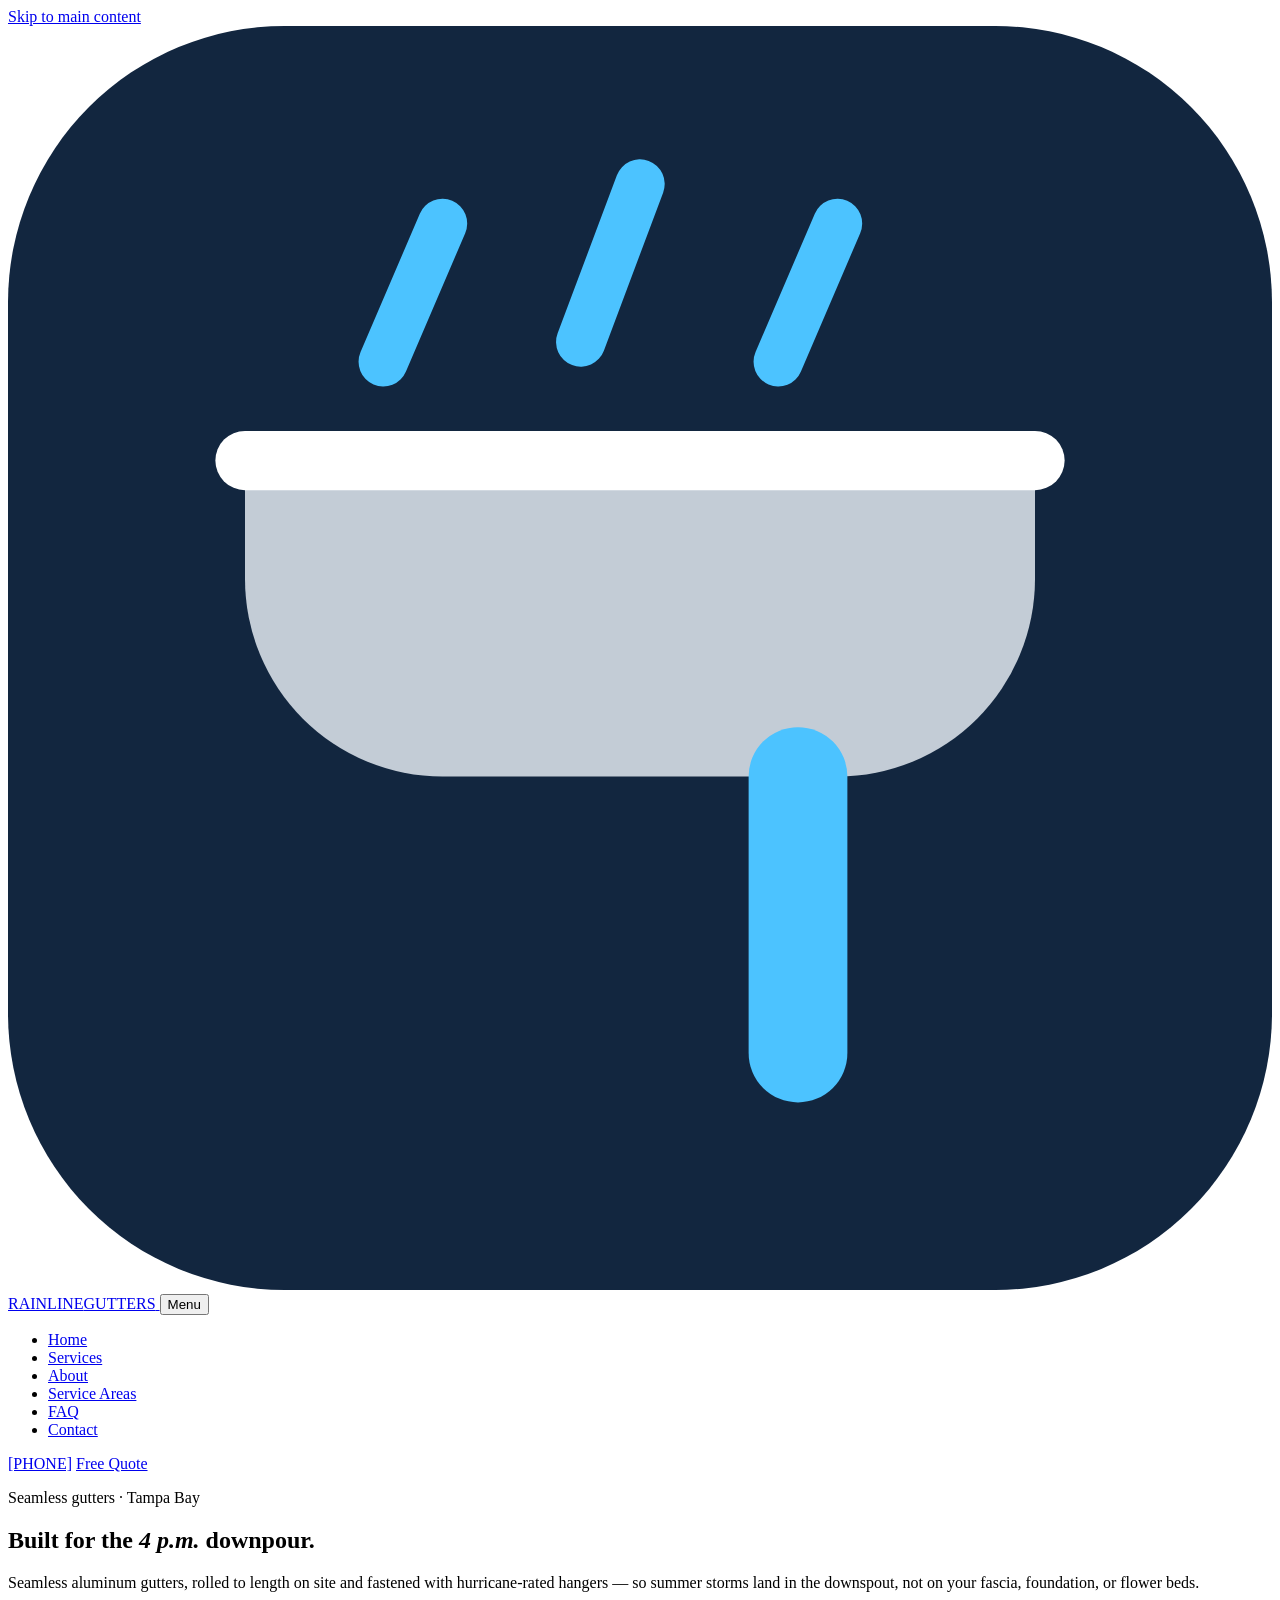
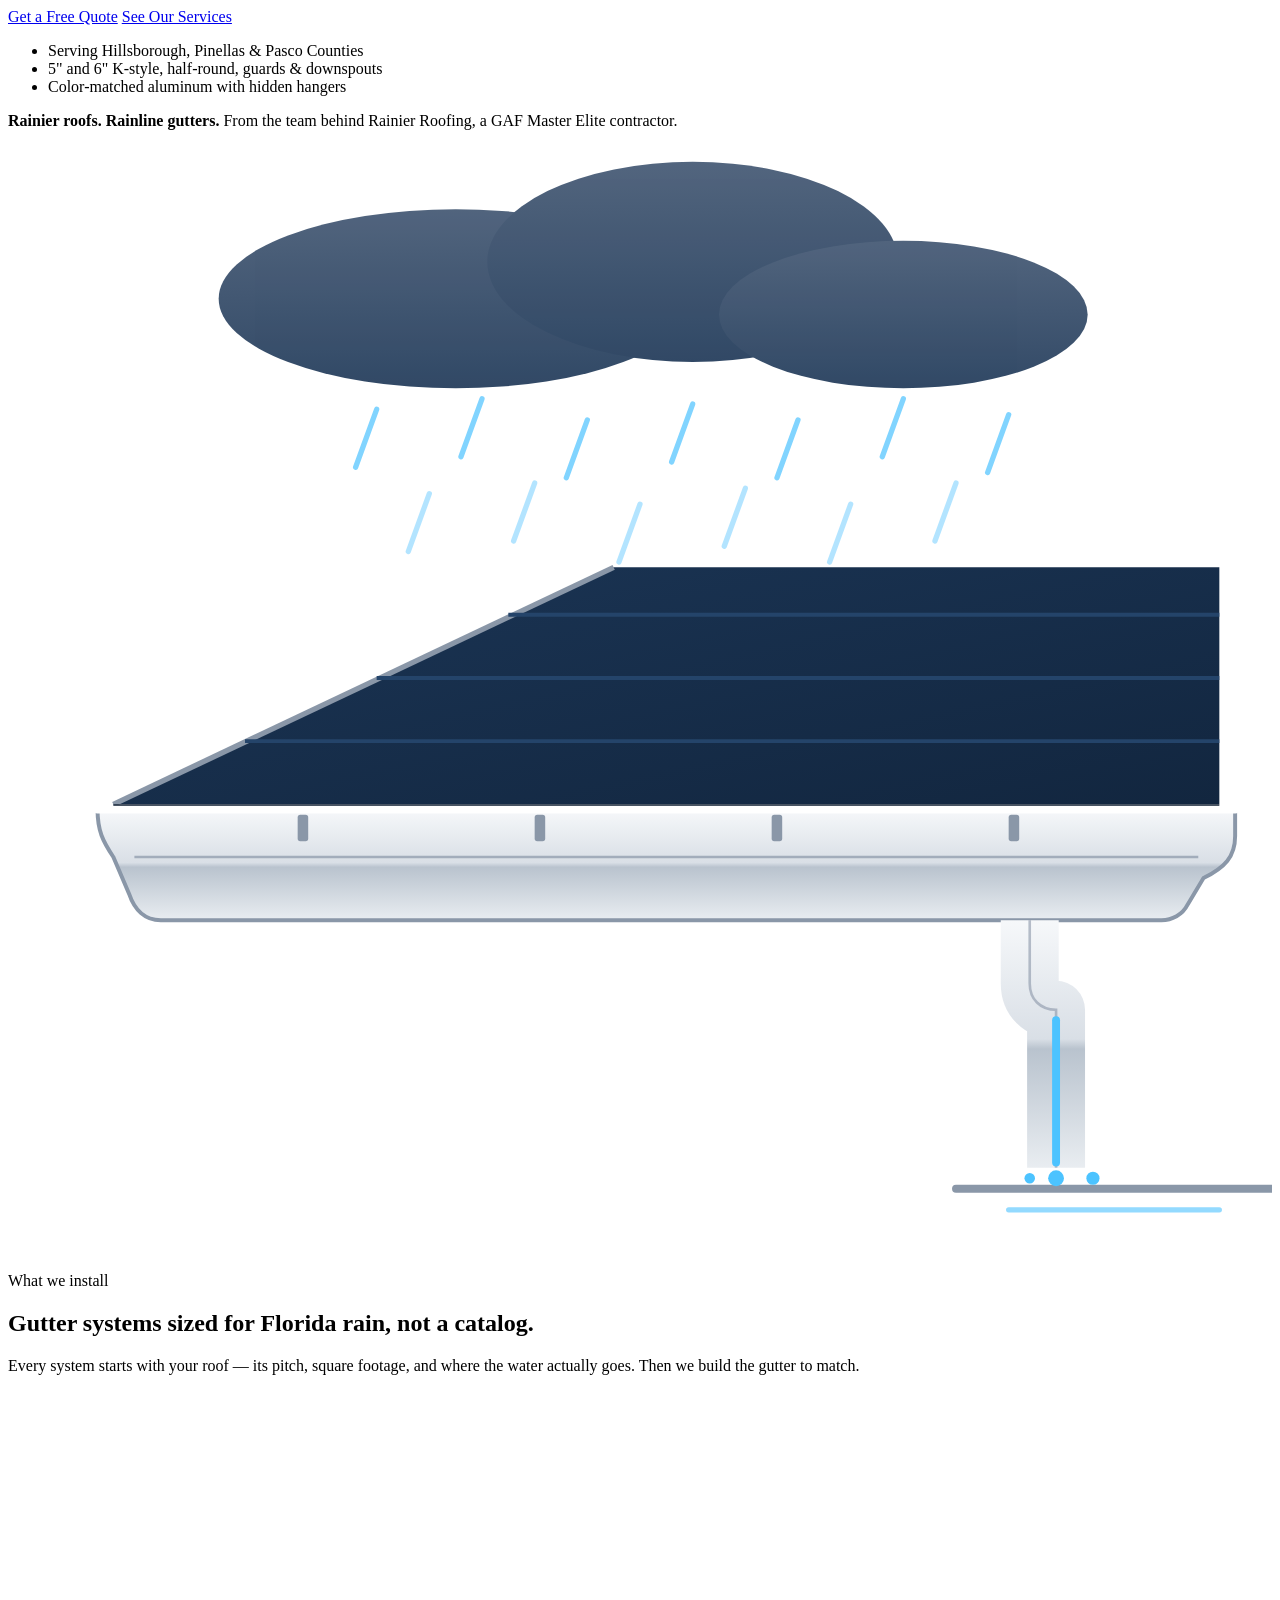
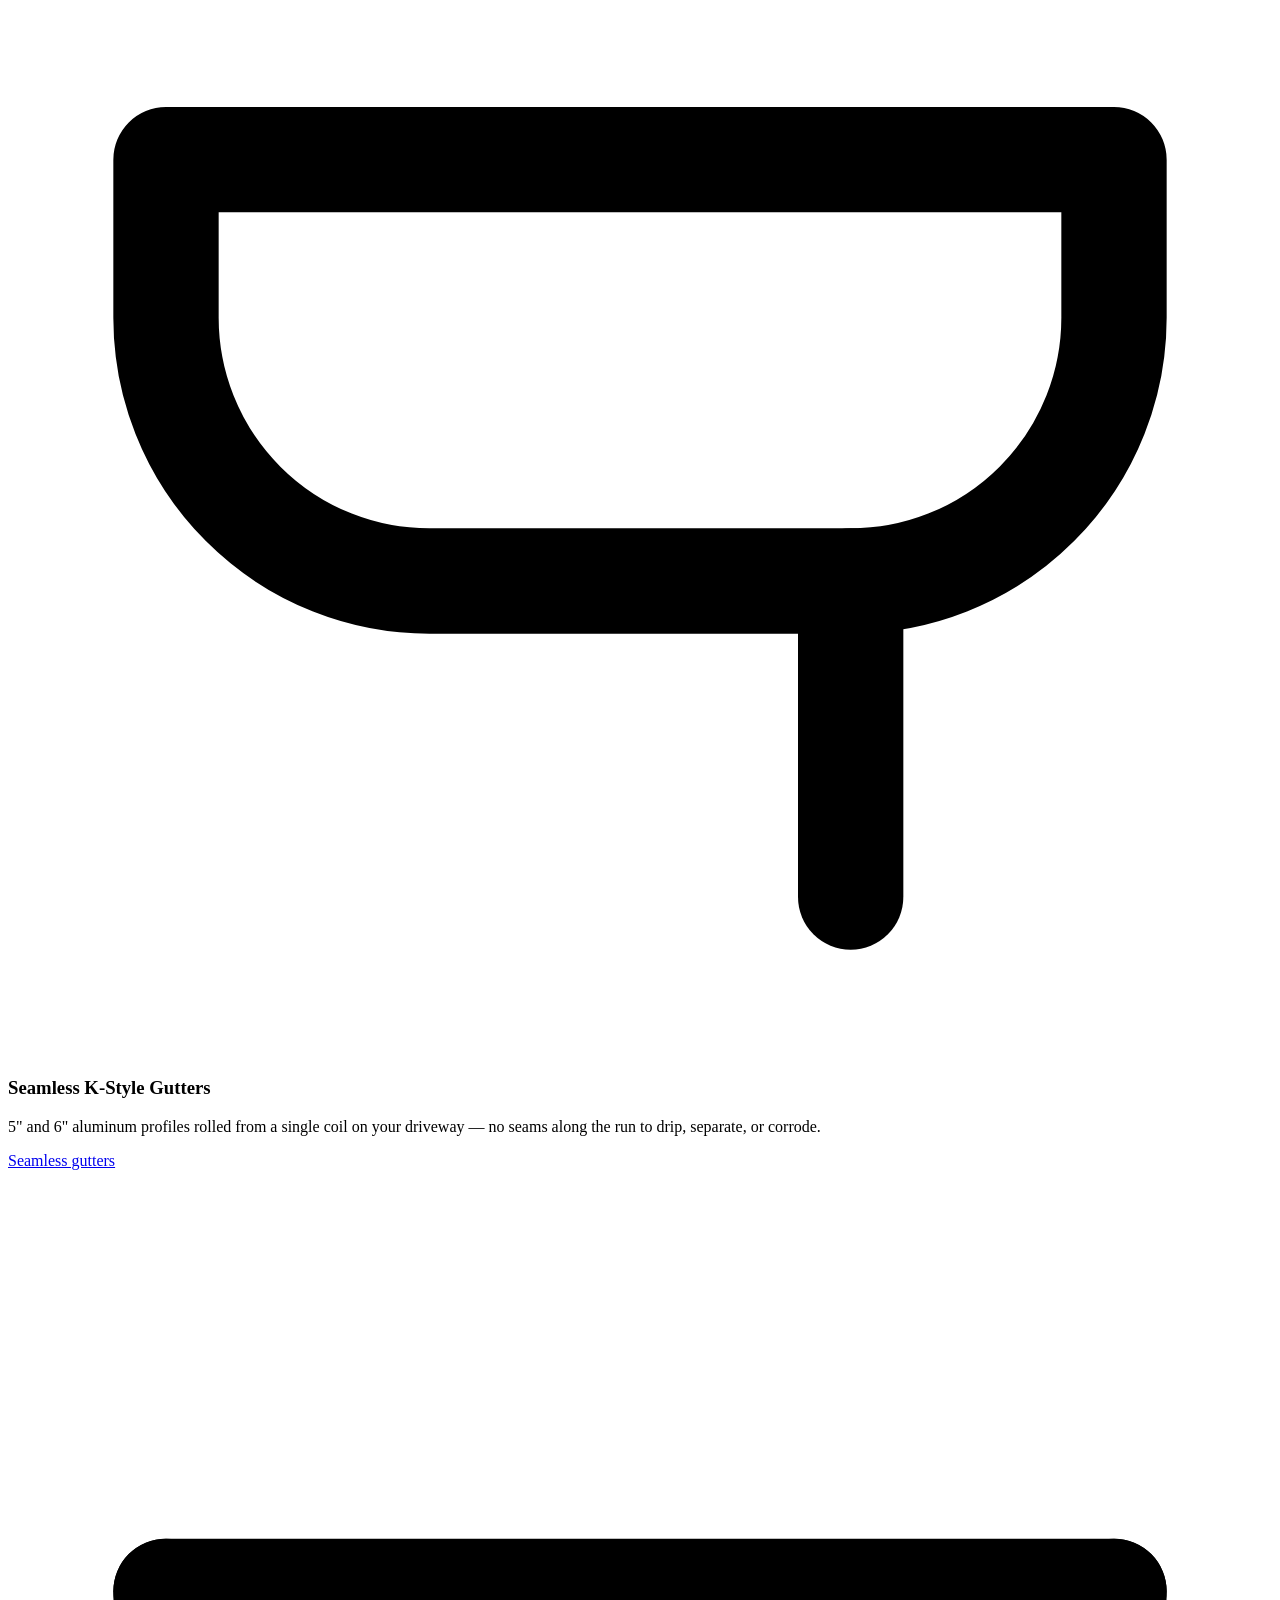
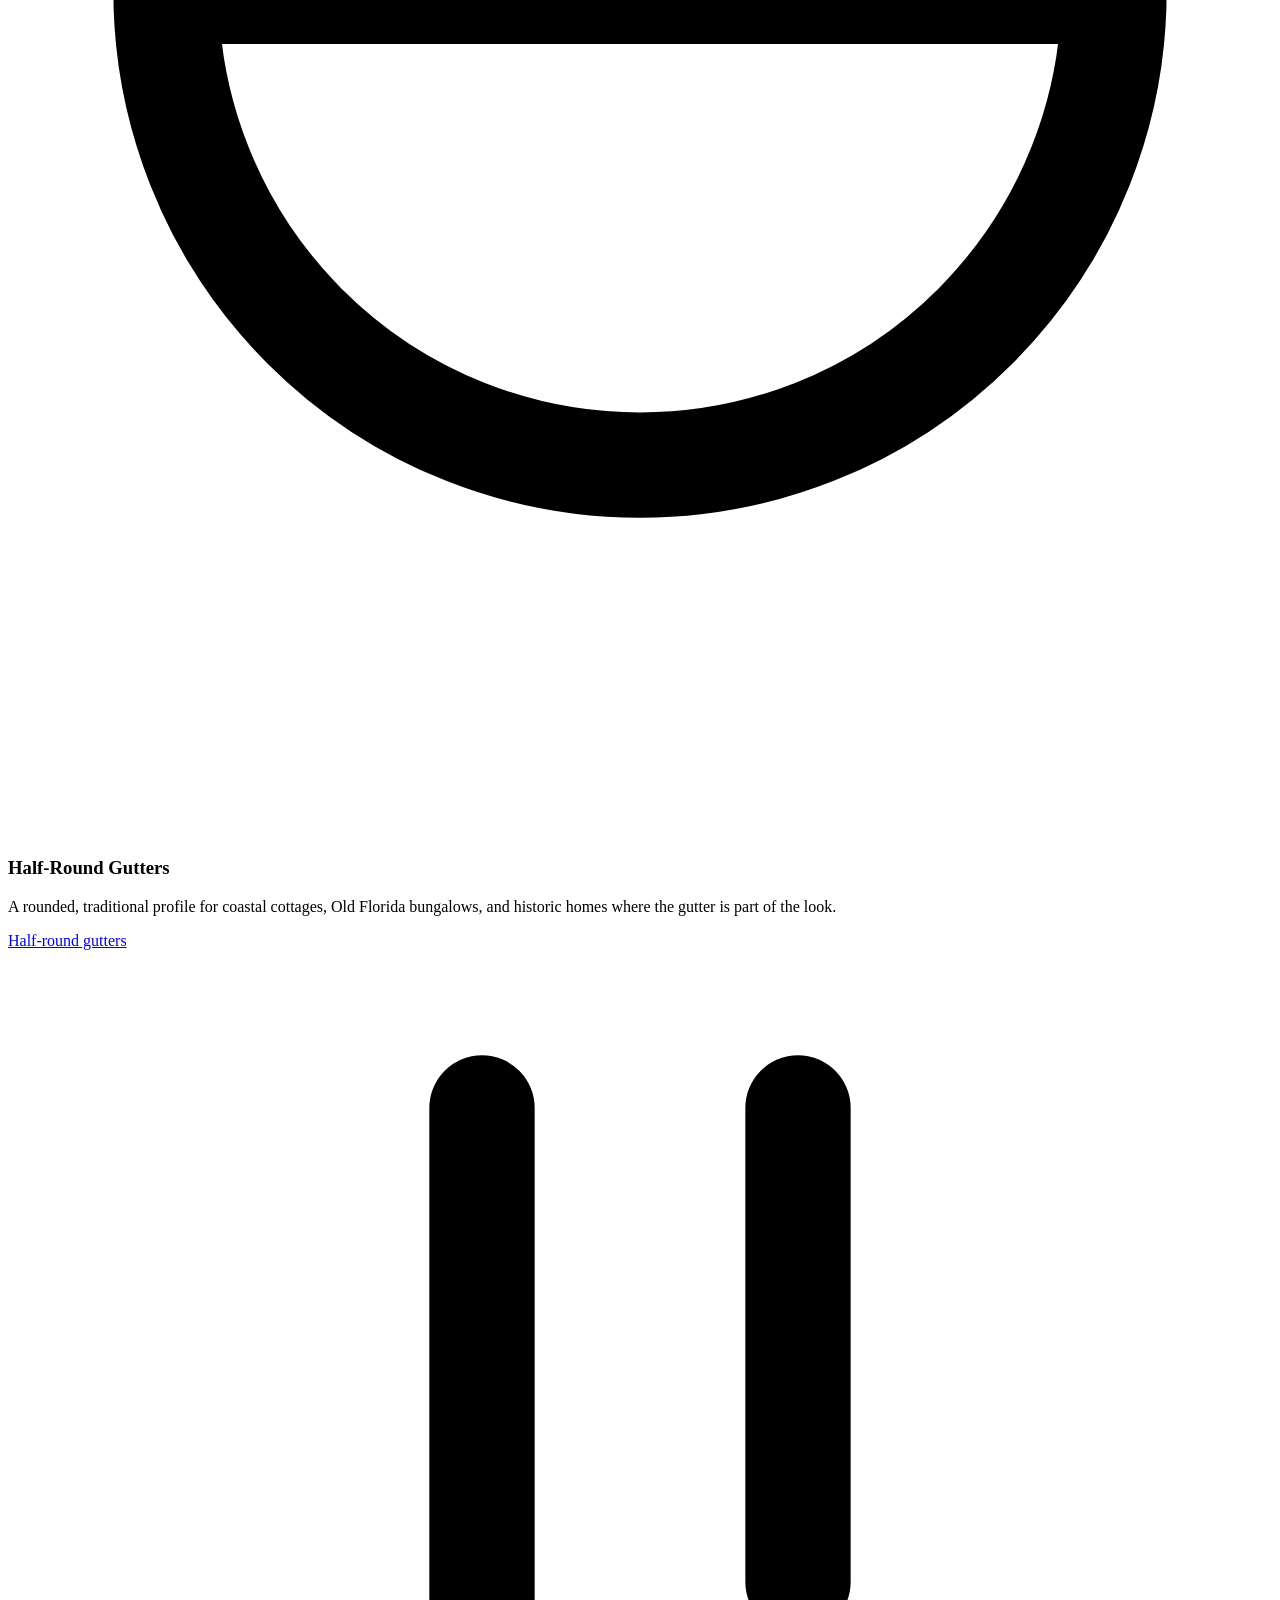
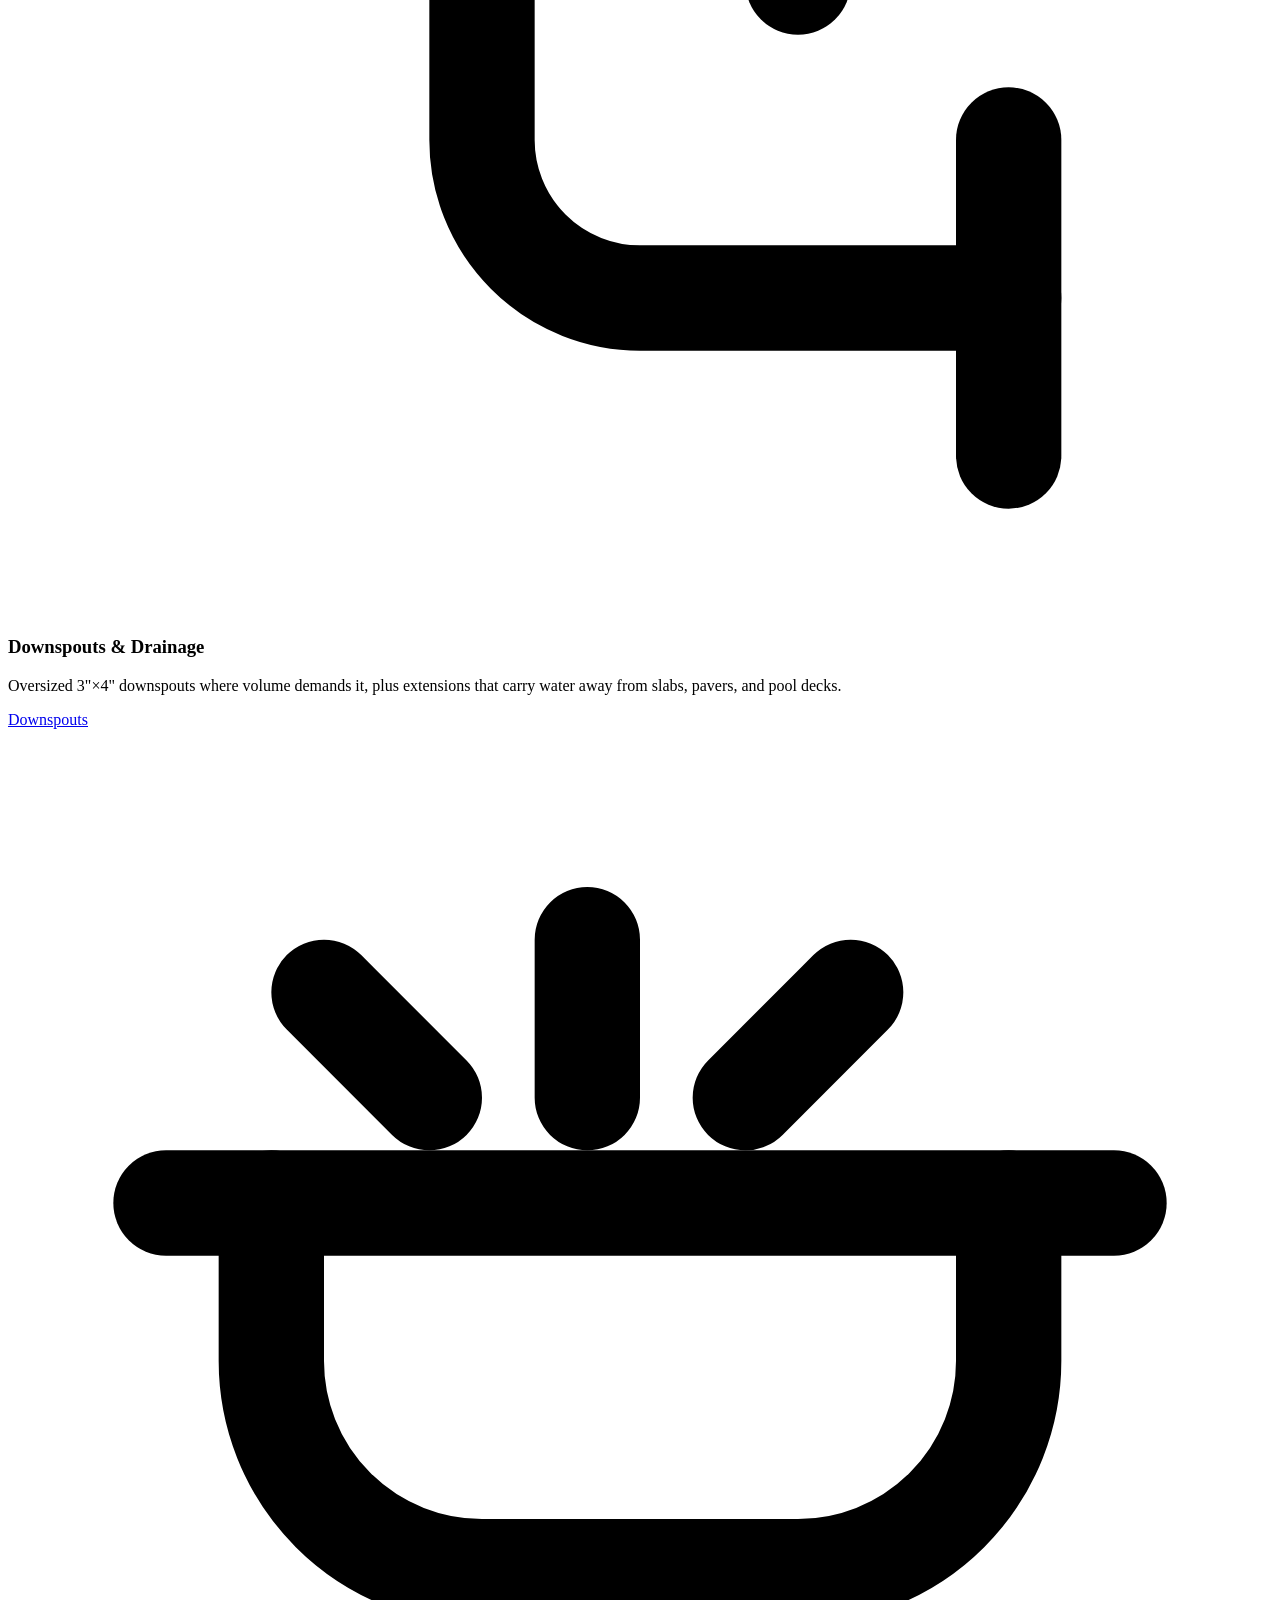
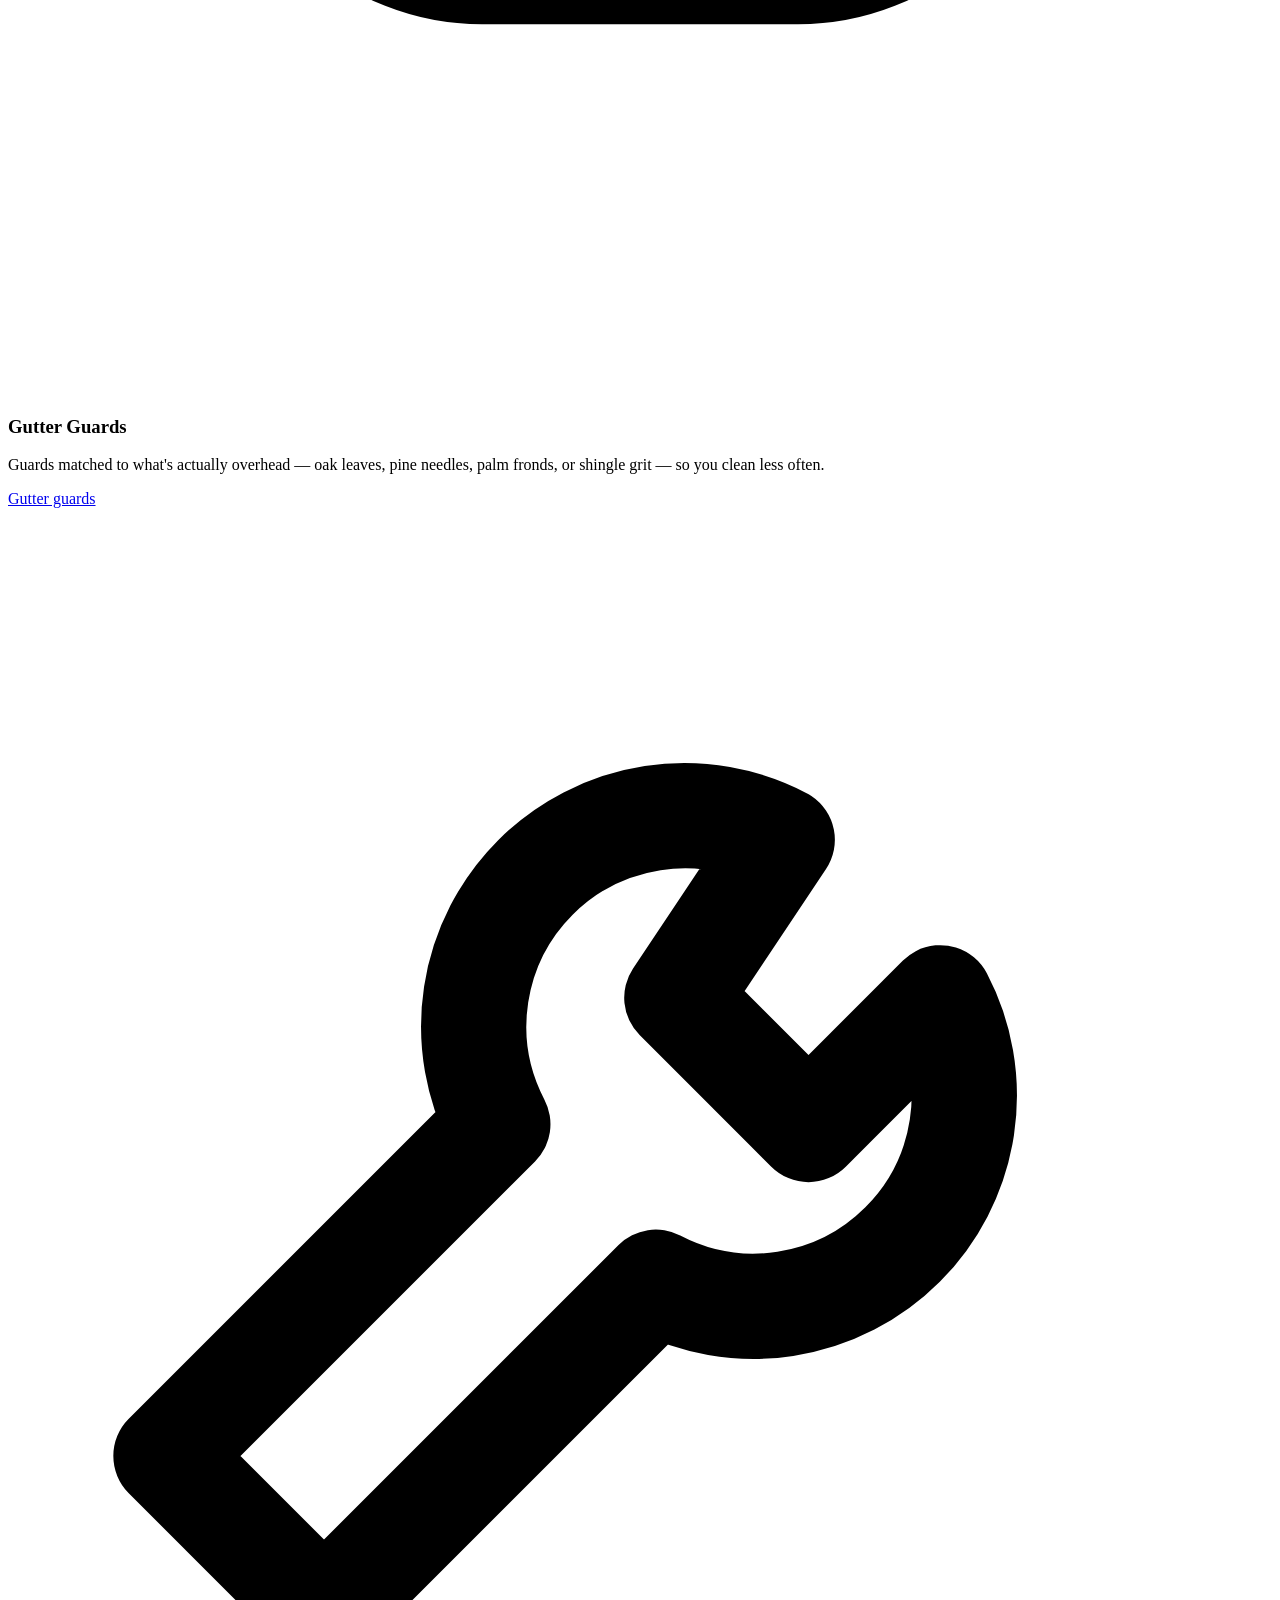
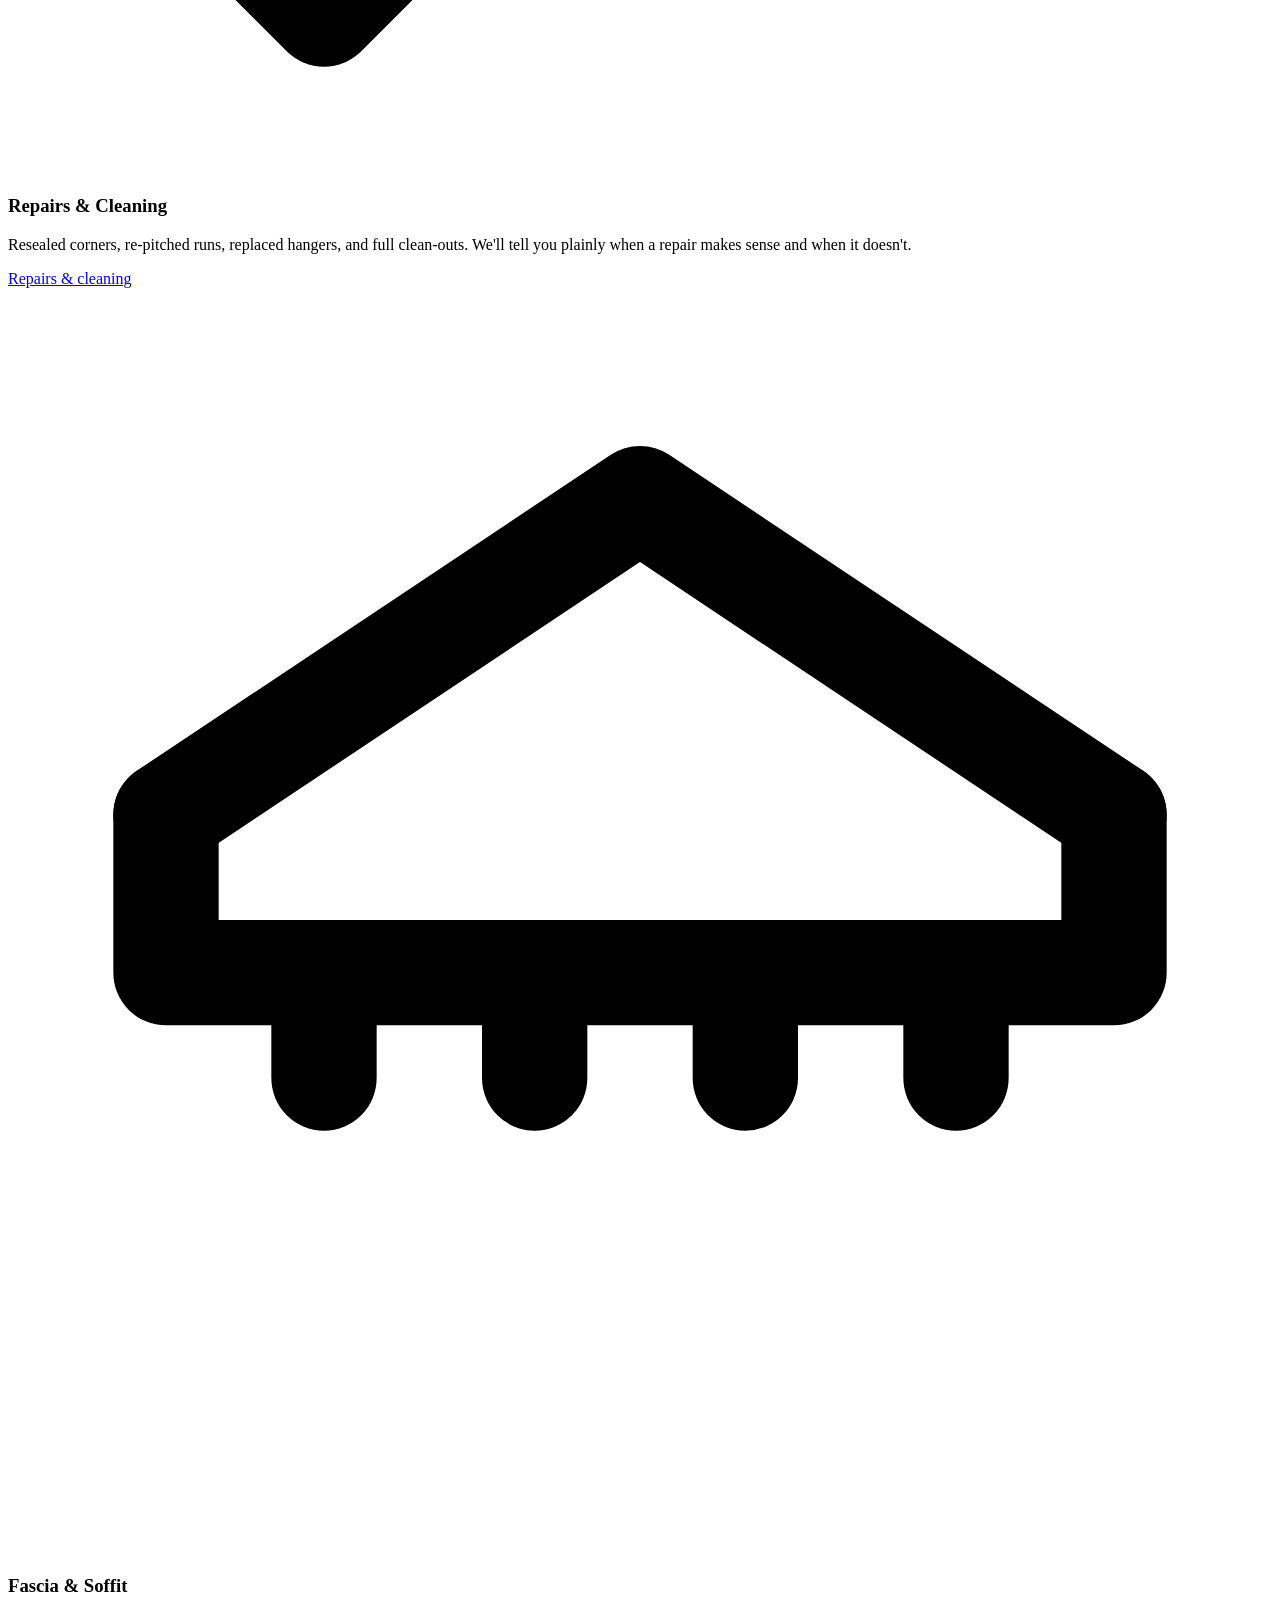
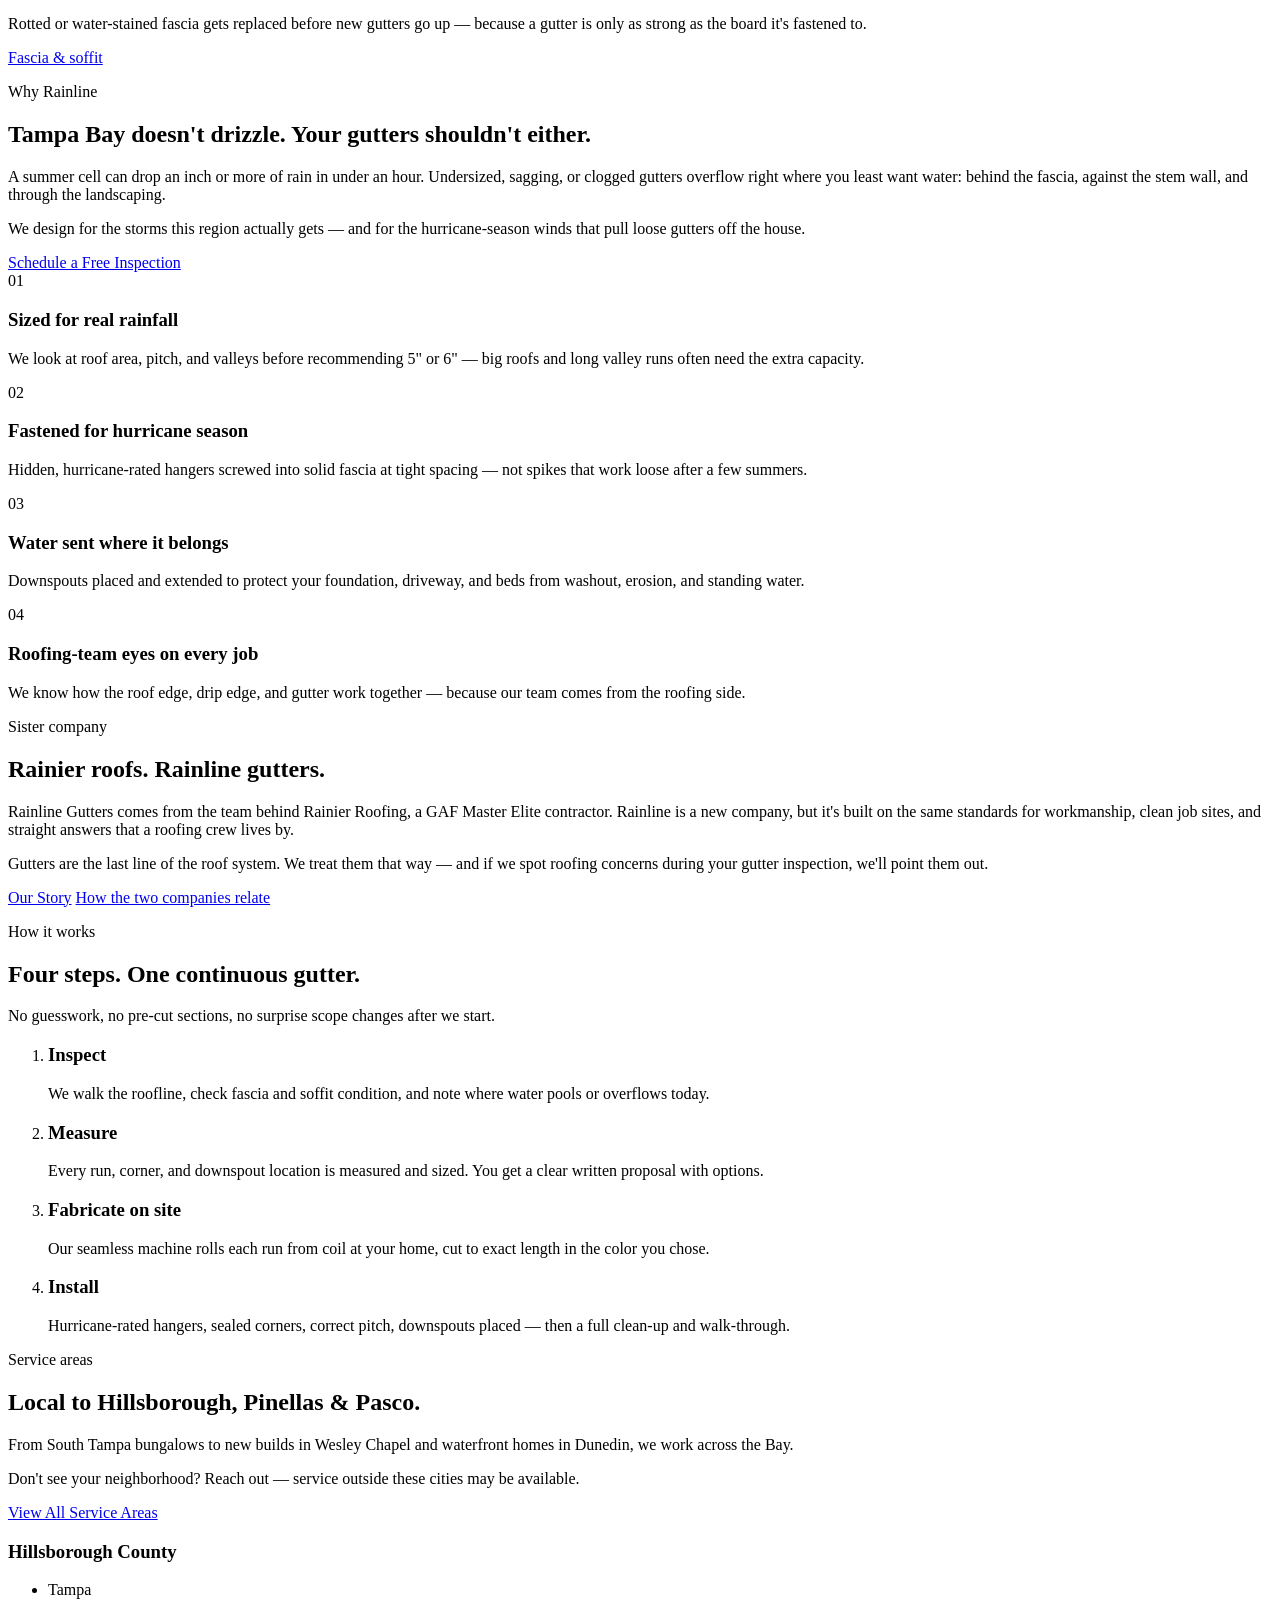
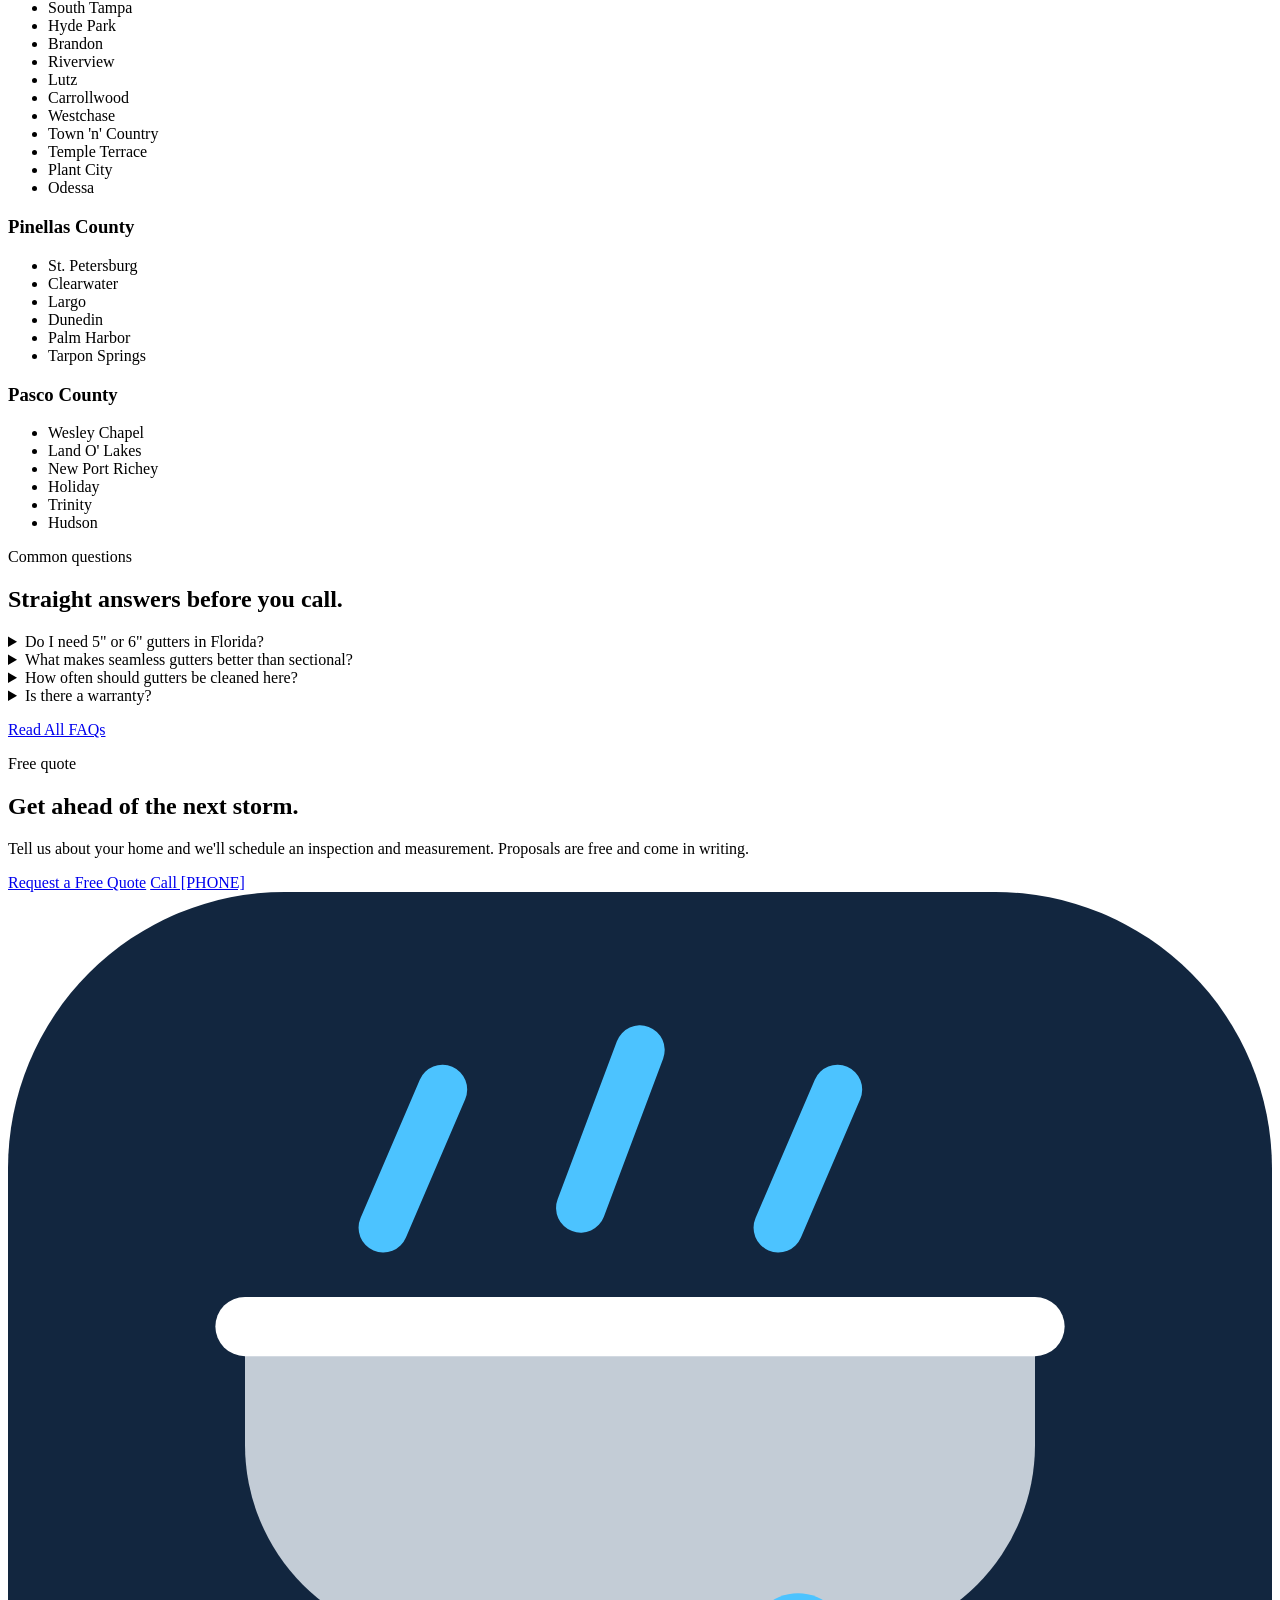
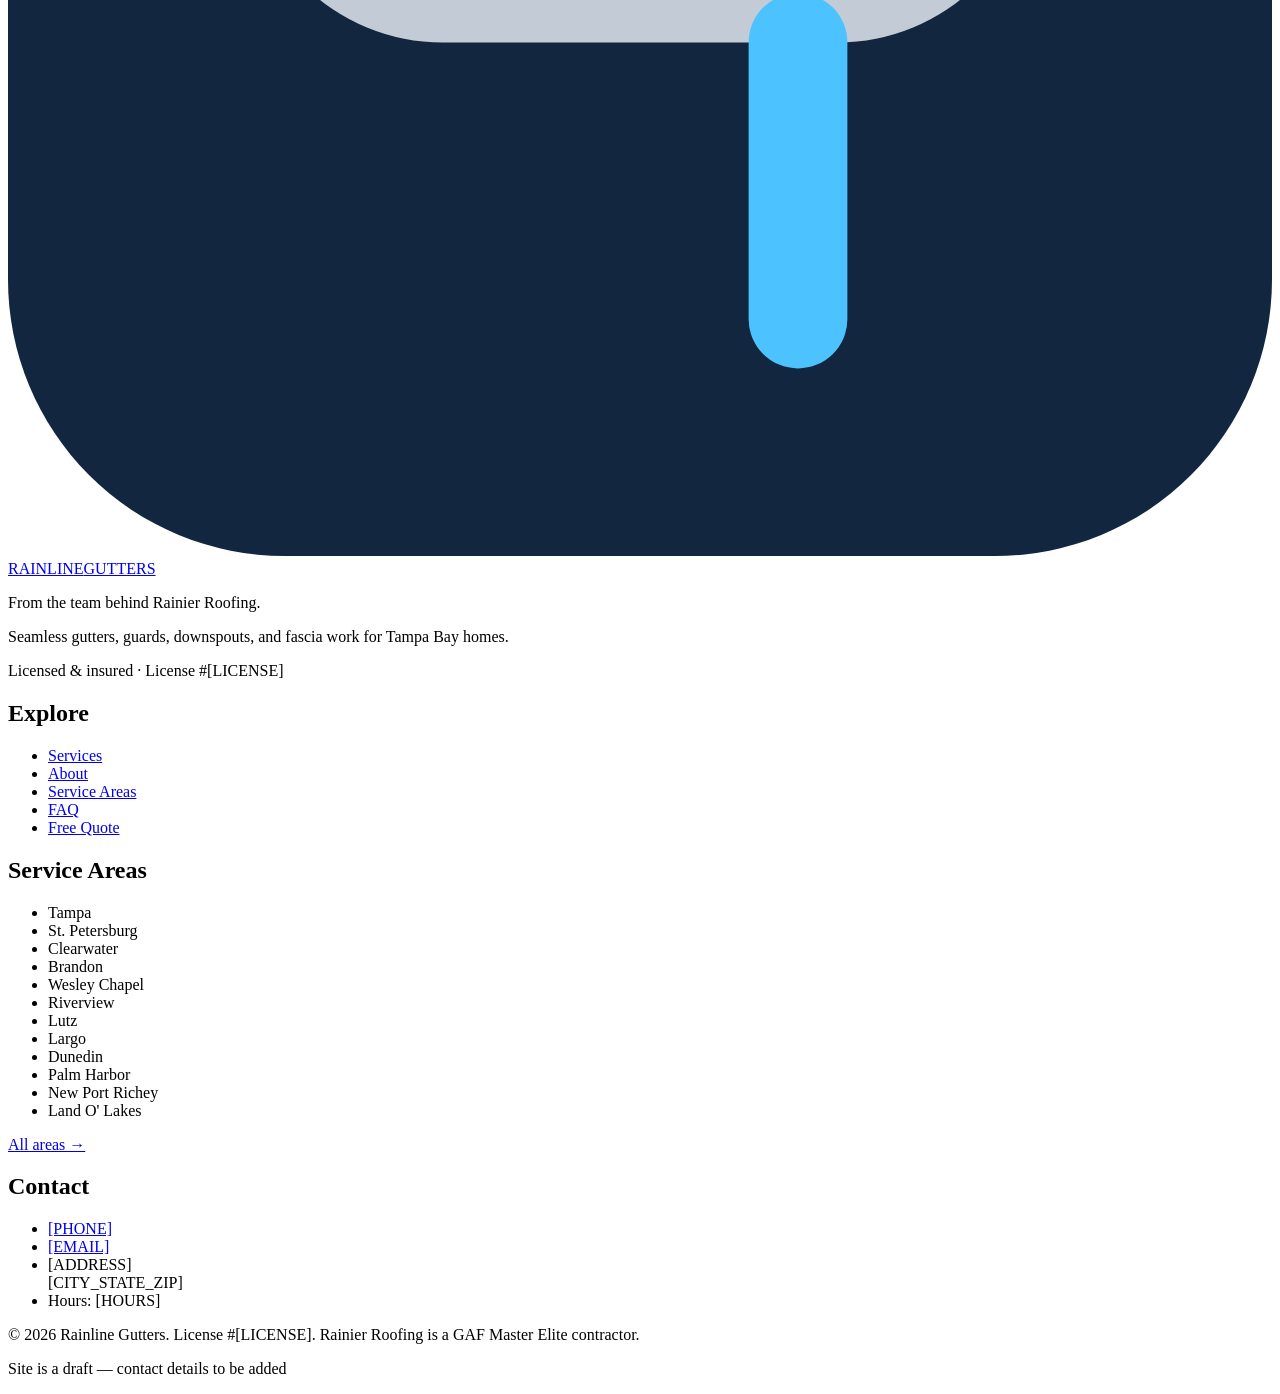
==== index.html @ 7189bb1c "Add files via upload" ====
<!DOCTYPE html>
<html lang="en" class="no-js">
<head>
  <meta charset="utf-8">
  <meta name="viewport" content="width=device-width, initial-scale=1">
  <title>Seamless Gutters in Tampa Bay | Rainline Gutters</title>
  <meta name="description" content="Seamless aluminum gutters, downspouts, gutter guards, and hurricane-rated hangers for Hillsborough, Pinellas, and Pasco homes. From the team behind Rainier Roofing. Free quotes.">
  <meta name="robots" content="index, follow">
  <link rel="canonical" href="https://www.rainlinegutters.com/">
  <meta name="theme-color" content="#0b1a2e">

  <meta property="og:type" content="website">
  <meta property="og:site_name" content="Rainline Gutters">
  <meta property="og:title" content="Seamless Gutters Built for Tampa Bay Storms | Rainline Gutters">
  <meta property="og:description" content="Seamless gutters fabricated on site and fastened with hurricane-rated hangers. From the team behind Rainier Roofing, a GAF Master Elite contractor.">
  <meta property="og:url" content="https://www.rainlinegutters.com/">
  <meta property="og:locale" content="en_US">
  <!-- TODO: add og:image once a 1200x630 brand image exists, e.g. <meta property="og:image" content="https://www.rainlinegutters.com/og-image.png"> -->

  <link rel="icon" href="favicon.svg" type="image/svg+xml">
  <!-- TODO: replace with a 180x180 PNG export of favicon.svg for best iOS support -->
  <link rel="apple-touch-icon" href="favicon.svg">

  <link rel="preconnect" href="https://fonts.googleapis.com">
  <link rel="preconnect" href="https://fonts.gstatic.com" crossorigin>
  <link href="https://fonts.googleapis.com/css2?family=Outfit:wght@500;600;700;800&family=Source+Sans+3:wght@400;500;600;700&display=swap" rel="stylesheet">
  <link rel="stylesheet" href="css/styles.css">

  <script>document.documentElement.classList.remove('no-js');document.documentElement.classList.add('js');</script>

  <!-- TODO: replace [PHONE], [EMAIL], [ADDRESS], [CITY_STATE_ZIP] in this JSON-LD once known. -->
  <script type="application/ld+json">
  {
    "@context": "https://schema.org",
    "@type": ["LocalBusiness", "HomeAndConstructionBusiness"],
    "name": "Rainline Gutters",
    "slogan": "From the team behind Rainier Roofing.",
    "description": "Seamless aluminum gutter installation, gutter guards, downspouts, repairs, cleaning, and fascia and soffit work in the Tampa Bay area.",
    "url": "https://www.rainlinegutters.com",
    "logo": "https://www.rainlinegutters.com/favicon.svg",
    "telephone": "[PHONE]",
    "email": "[EMAIL]",
    "address": {
      "@type": "PostalAddress",
      "streetAddress": "[ADDRESS]",
      "addressLocality": "[CITY_STATE_ZIP]",
      "addressRegion": "FL",
      "addressCountry": "US"
    },
    "areaServed": [
      {"@type": "AdministrativeArea", "name": "Hillsborough County, FL"},
      {"@type": "AdministrativeArea", "name": "Pinellas County, FL"},
      {"@type": "AdministrativeArea", "name": "Pasco County, FL"},
      {"@type": "City", "name": "Tampa"},
      {"@type": "City", "name": "St. Petersburg"},
      {"@type": "City", "name": "Clearwater"},
      {"@type": "City", "name": "Brandon"},
      {"@type": "City", "name": "Wesley Chapel"},
      {"@type": "City", "name": "Lutz"},
      {"@type": "City", "name": "Riverview"},
      {"@type": "City", "name": "Town 'n' Country"},
      {"@type": "City", "name": "Plant City"},
      {"@type": "City", "name": "Temple Terrace"},
      {"@type": "City", "name": "Carrollwood"},
      {"@type": "City", "name": "Westchase"},
      {"@type": "City", "name": "Palm Harbor"},
      {"@type": "City", "name": "Largo"},
      {"@type": "City", "name": "Dunedin"},
      {"@type": "City", "name": "Tarpon Springs"},
      {"@type": "City", "name": "New Port Richey"},
      {"@type": "City", "name": "Holiday"},
      {"@type": "City", "name": "Land O' Lakes"},
      {"@type": "City", "name": "Odessa"},
      {"@type": "City", "name": "Trinity"},
      {"@type": "City", "name": "Hudson"}
    ],
    "knowsAbout": ["Seamless gutters", "K-style gutters", "Half-round gutters", "Downspouts", "Gutter guards", "Gutter repair", "Gutter cleaning", "Fascia and soffit", "Hurricane-rated gutter hangers"]
  }
  </script>
</head>
<body>
  <a class="skip-link" href="#main">Skip to main content</a>

  <header class="site-header">
    <div class="container header-inner">
      <a class="brand" href="index.html" aria-label="Rainline Gutters home">
        <svg class="brand-mark" viewBox="0 0 64 64" aria-hidden="true" focusable="false">
          <rect width="64" height="64" rx="14" fill="#12263f"/>
          <path d="M12 22h40v6a10 10 0 0 1-10 10H22a10 10 0 0 1-10-10z" fill="#c3ccd6"/>
          <path d="M12 22h40" stroke="#ffffff" stroke-width="3" stroke-linecap="round"/>
          <path d="M40 38v14" stroke="#4cc3ff" stroke-width="5" stroke-linecap="round"/>
          <path d="M22 10l-3 7M32 8l-3 8M42 10l-3 7" stroke="#4cc3ff" stroke-width="2.5" stroke-linecap="round"/>
        </svg>
        <span class="brand-word"><span class="b1">RAINLINE</span><span class="b2">GUTTERS</span></span>
      </a>

      <button class="nav-toggle" type="button" aria-expanded="false" aria-controls="site-nav">
        <span class="nav-toggle-bars" aria-hidden="true"></span>
        <span>Menu</span>
      </button>

      <nav class="site-nav" id="site-nav" aria-label="Main">
        <ul>
          <li><a href="index.html" aria-current="page">Home</a></li>
          <li><a href="services.html">Services</a></li>
          <li><a href="about.html">About</a></li>
          <li><a href="areas.html">Service Areas</a></li>
          <li><a href="faq.html">FAQ</a></li>
          <li><a href="contact.html">Contact</a></li>
        </ul>
        <!-- TODO: replace [PHONE] in both the link text and tel: href -->
        <a class="header-phone" href="tel:[PHONE]">[PHONE]</a>
        <a class="btn btn-primary btn-sm nav-cta" href="contact.html">Free Quote</a>
      </nav>
    </div>
  </header>

  <main id="main">
    <!-- HERO -->
    <section class="hero" aria-labelledby="hero-title">
      <div class="container hero-inner">
        <div>
          <p class="eyebrow">Seamless gutters · Tampa Bay</p>
          <h1 id="hero-title">Built for the <em>4 p.m.</em> downpour.</h1>
          <p class="lede">Seamless aluminum gutters, rolled to length on site and fastened with hurricane-rated hangers — so summer storms land in the downspout, not on your fascia, foundation, or flower beds.</p>
          <div class="btn-row">
            <a class="btn btn-primary arrow" href="contact.html">Get a Free Quote</a>
            <a class="btn btn-ghost" href="services.html">See Our Services</a>
          </div>
          <ul class="hero-points">
            <li>Serving Hillsborough, Pinellas &amp; Pasco Counties</li>
            <li>5" and 6" K-style, half-round, guards &amp; downspouts</li>
            <li>Color-matched aluminum with hidden hangers</li>
          </ul>
          <p class="hero-tag"><strong>Rainier roofs. Rainline gutters.</strong> From the team behind Rainier Roofing, a GAF Master Elite contractor.</p>
        </div>

        <div class="hero-art" aria-hidden="true">
          <svg viewBox="0 0 480 420" focusable="false">
            <defs>
              <linearGradient id="metal" x1="0" y1="0" x2="0" y2="1">
                <stop offset="0" stop-color="#f6f8fa"/>
                <stop offset="0.48" stop-color="#d9dfe6"/>
                <stop offset="0.52" stop-color="#b9c3ce"/>
                <stop offset="1" stop-color="#e9edf1"/>
              </linearGradient>
              <linearGradient id="roof" x1="0" y1="0" x2="1" y2="1">
                <stop offset="0" stop-color="#1b3555"/>
                <stop offset="1" stop-color="#12263f"/>
              </linearGradient>
              <linearGradient id="cloud" x1="0" y1="0" x2="0" y2="1">
                <stop offset="0" stop-color="#3f5470"/>
                <stop offset="1" stop-color="#1b3555"/>
              </linearGradient>
            </defs>
            <g opacity="0.9">
              <ellipse cx="170" cy="58" rx="90" ry="34" fill="url(#cloud)"/>
              <ellipse cx="260" cy="44" rx="78" ry="38" fill="url(#cloud)"/>
              <ellipse cx="340" cy="64" rx="70" ry="28" fill="url(#cloud)"/>
            </g>
            <g stroke="#4cc3ff" stroke-width="2" stroke-linecap="round" opacity="0.7">
              <path d="M140 100l-8 22M180 96l-8 22M220 104l-8 22M260 98l-8 22M300 104l-8 22M340 96l-8 22M380 102l-8 22"/>
              <path d="M160 132l-8 22M200 128l-8 22M240 136l-8 22M280 130l-8 22M320 136l-8 22M360 128l-8 22" opacity="0.6"/>
            </g>
            <path d="M40 250 L230 160 L460 160 L460 250 Z" fill="url(#roof)"/>
            <path d="M40 250 L230 160" stroke="#8a97a8" stroke-width="2"/>
            <g stroke="#24446a" stroke-width="1.5"><path d="M90 226h370M140 202h320M190 178h270"/></g>
            <rect x="40" y="250" width="420" height="16" fill="#0b1a2e"/>
            <path d="M34 252 h432 v10 c0 8 -4 12 -12 16 l-6 10 c-2 4 -6 6 -10 6 H58 c-6 0 -10 -4 -12 -10 l-6 -14 c-4 -6 -6 -10 -6 -18 z" fill="url(#metal)" stroke="#8a97a8" stroke-width="1.5"/>
            <path d="M34 252 h432" stroke="#ffffff" stroke-width="3" stroke-linecap="round"/>
            <path d="M48 270 h404" stroke="#8a97a8" stroke-width="1" opacity="0.7"/>
            <g fill="#8a97a8"><rect x="110" y="254" width="4" height="10" rx="1"/><rect x="200" y="254" width="4" height="10" rx="1"/><rect x="290" y="254" width="4" height="10" rx="1"/><rect x="380" y="254" width="4" height="10" rx="1"/></g>
            <path d="M388 294 v24 c0 6 4 10 10 10 v60" fill="none" stroke="url(#metal)" stroke-width="22" stroke-linejoin="round"/>
            <path d="M388 294 v24 c0 6 4 10 10 10 v60" fill="none" stroke="#8a97a8" stroke-width="1" opacity="0.6"/>
            <path class="stream" d="M398 332 v54" stroke="#4cc3ff" stroke-width="3" stroke-linecap="round"/>
            <path d="M360 396 h120" stroke="#8a97a8" stroke-width="3" stroke-linecap="round"/>
            <path d="M380 404 h80" stroke="#4cc3ff" stroke-width="2" stroke-linecap="round" opacity="0.6"/>
            <circle class="drop" cx="398" cy="392" r="3" fill="#4cc3ff"/>
            <circle class="drop d2" cx="412" cy="392" r="2.5" fill="#4cc3ff"/>
            <circle class="drop d3" cx="388" cy="392" r="2" fill="#4cc3ff"/>
          </svg>
        </div>
      </div>
    </section>

    <!-- SERVICES OVERVIEW -->
    <section class="section" aria-labelledby="services-title">
      <div class="container">
        <div class="section-head">
          <p class="eyebrow">What we install</p>
          <h2 id="services-title">Gutter systems sized for Florida rain, not a catalog.</h2>
          <p class="lede">Every system starts with your roof — its pitch, square footage, and where the water actually goes. Then we build the gutter to match.</p>
        </div>

        <div class="grid grid-3">
          <article class="card reveal">
            <div class="card-icon" aria-hidden="true">
              <svg viewBox="0 0 24 24" fill="none" stroke="currentColor" stroke-width="2" stroke-linecap="round" stroke-linejoin="round"><path d="M3 7h18v3a5 5 0 0 1-5 5H8a5 5 0 0 1-5-5z"/><path d="M16 15v6"/></svg>
            </div>
            <h3>Seamless K-Style Gutters</h3>
            <p>5" and 6" aluminum profiles rolled from a single coil on your driveway — no seams along the run to drip, separate, or corrode.</p>
            <a class="card-link" href="services.html#seamless">Seamless gutters</a>
          </article>
          <article class="card reveal">
            <div class="card-icon" aria-hidden="true">
              <svg viewBox="0 0 24 24" fill="none" stroke="currentColor" stroke-width="2" stroke-linecap="round" stroke-linejoin="round"><path d="M3 8a9 9 0 0 0 18 0"/><path d="M3 8h18"/></svg>
            </div>
            <h3>Half-Round Gutters</h3>
            <p>A rounded, traditional profile for coastal cottages, Old Florida bungalows, and historic homes where the gutter is part of the look.</p>
            <a class="card-link" href="services.html#half-round">Half-round gutters</a>
          </article>
          <article class="card reveal">
            <div class="card-icon" aria-hidden="true">
              <svg viewBox="0 0 24 24" fill="none" stroke="currentColor" stroke-width="2" stroke-linecap="round" stroke-linejoin="round"><path d="M9 3v12a3 3 0 0 0 3 3h7"/><path d="M15 3v9"/><path d="M19 15v6"/></svg>
            </div>
            <h3>Downspouts &amp; Drainage</h3>
            <p>Oversized 3"×4" downspouts where volume demands it, plus extensions that carry water away from slabs, pavers, and pool decks.</p>
            <a class="card-link" href="services.html#downspouts">Downspouts</a>
          </article>
          <article class="card reveal">
            <div class="card-icon" aria-hidden="true">
              <svg viewBox="0 0 24 24" fill="none" stroke="currentColor" stroke-width="2" stroke-linecap="round" stroke-linejoin="round"><path d="M3 9h18"/><path d="M5 9v3a4 4 0 0 0 4 4h6a4 4 0 0 0 4-4V9"/><path d="M6 5l2 2M11 4v3M16 5l-2 2"/></svg>
            </div>
            <h3>Gutter Guards</h3>
            <p>Guards matched to what's actually overhead — oak leaves, pine needles, palm fronds, or shingle grit — so you clean less often.</p>
            <a class="card-link" href="services.html#guards">Gutter guards</a>
          </article>
          <article class="card reveal">
            <div class="card-icon" aria-hidden="true">
              <svg viewBox="0 0 24 24" fill="none" stroke="currentColor" stroke-width="2" stroke-linecap="round" stroke-linejoin="round"><path d="M14.7 6.3a4 4 0 0 0-5.4 5.4L3 18l3 3 6.3-6.3a4 4 0 0 0 5.4-5.4l-2.5 2.5-2.5-2.5z"/></svg>
            </div>
            <h3>Repairs &amp; Cleaning</h3>
            <p>Resealed corners, re-pitched runs, replaced hangers, and full clean-outs. We'll tell you plainly when a repair makes sense and when it doesn't.</p>
            <a class="card-link" href="services.html#repairs">Repairs &amp; cleaning</a>
          </article>
          <article class="card reveal">
            <div class="card-icon" aria-hidden="true">
              <svg viewBox="0 0 24 24" fill="none" stroke="currentColor" stroke-width="2" stroke-linecap="round" stroke-linejoin="round"><path d="M3 10l9-6 9 6"/><path d="M3 10v3h18v-3"/><path d="M6 13v2M10 13v2M14 13v2M18 13v2"/></svg>
            </div>
            <h3>Fascia &amp; Soffit</h3>
            <p>Rotted or water-stained fascia gets replaced before new gutters go up — because a gutter is only as strong as the board it's fastened to.</p>
            <a class="card-link" href="services.html#fascia">Fascia &amp; soffit</a>
          </article>
        </div>
      </div>
    </section>

    <!-- STORM MESSAGING -->
    <section class="section section-dark" aria-labelledby="why-title">
      <div class="container split">
        <div>
          <p class="eyebrow">Why Rainline</p>
          <h2 id="why-title">Tampa Bay doesn't drizzle. Your gutters shouldn't either.</h2>
          <p class="lede">A summer cell can drop an inch or more of rain in under an hour. Undersized, sagging, or clogged gutters overflow right where you least want water: behind the fascia, against the stem wall, and through the landscaping.</p>
          <p>We design for the storms this region actually gets — and for the hurricane-season winds that pull loose gutters off the house.</p>
          <a class="btn btn-primary arrow mt-4" href="contact.html">Schedule a Free Inspection</a>
        </div>
        <div class="stack">
          <div class="feature reveal">
            <span class="feature-num" aria-hidden="true">01</span>
            <div>
              <h3>Sized for real rainfall</h3>
              <p>We look at roof area, pitch, and valleys before recommending 5" or 6" — big roofs and long valley runs often need the extra capacity.</p>
            </div>
          </div>
          <div class="feature reveal">
            <span class="feature-num" aria-hidden="true">02</span>
            <div>
              <h3>Fastened for hurricane season</h3>
              <p>Hidden, hurricane-rated hangers screwed into solid fascia at tight spacing — not spikes that work loose after a few summers.</p>
            </div>
          </div>
          <div class="feature reveal">
            <span class="feature-num" aria-hidden="true">03</span>
            <div>
              <h3>Water sent where it belongs</h3>
              <p>Downspouts placed and extended to protect your foundation, driveway, and beds from washout, erosion, and standing water.</p>
            </div>
          </div>
          <div class="feature reveal">
            <span class="feature-num" aria-hidden="true">04</span>
            <div>
              <h3>Roofing-team eyes on every job</h3>
              <p>We know how the roof edge, drip edge, and gutter work together — because our team comes from the roofing side.</p>
            </div>
          </div>
        </div>
      </div>
    </section>

    <!-- RAINIER CALLOUT -->
    <section class="section" aria-labelledby="rainier-title">
      <div class="container">
        <div class="rainier-band reveal">
          <span class="badge">Sister company</span>
          <h2 id="rainier-title" class="pair mt-4">Rainier roofs. <span>Rainline gutters.</span></h2>
          <p>Rainline Gutters comes from the team behind Rainier Roofing, a GAF Master Elite contractor. Rainline is a new company, but it's built on the same standards for workmanship, clean job sites, and straight answers that a roofing crew lives by.</p>
          <p>Gutters are the last line of the roof system. We treat them that way — and if we spot roofing concerns during your gutter inspection, we'll point them out.</p>
          <div class="btn-row mt-4">
            <a class="btn btn-dark" href="about.html">Our Story</a>
            <a class="btn btn-outline" href="faq.html#rainier">How the two companies relate</a>
          </div>
        </div>
      </div>
    </section>

    <!-- PROCESS -->
    <section class="section section-dark" aria-labelledby="process-title">
      <div class="container">
        <div class="section-head center">
          <p class="eyebrow">How it works</p>
          <h2 id="process-title">Four steps. One continuous gutter.</h2>
          <p class="lede">No guesswork, no pre-cut sections, no surprise scope changes after we start.</p>
        </div>
        <ol class="process">
          <li class="reveal">
            <h3>Inspect</h3>
            <p>We walk the roofline, check fascia and soffit condition, and note where water pools or overflows today.</p>
          </li>
          <li class="reveal">
            <h3>Measure</h3>
            <p>Every run, corner, and downspout location is measured and sized. You get a clear written proposal with options.</p>
          </li>
          <li class="reveal">
            <h3>Fabricate on site</h3>
            <p>Our seamless machine rolls each run from coil at your home, cut to exact length in the color you chose.</p>
          </li>
          <li class="reveal">
            <h3>Install</h3>
            <p>Hurricane-rated hangers, sealed corners, correct pitch, downspouts placed — then a full clean-up and walk-through.</p>
          </li>
        </ol>
      </div>
    </section>

    <!-- SERVICE AREAS -->
    <section class="section section-alt" aria-labelledby="areas-title">
      <div class="container split">
        <div>
          <p class="eyebrow">Service areas</p>
          <h2 id="areas-title">Local to Hillsborough, Pinellas &amp; Pasco.</h2>
          <p class="lede">From South Tampa bungalows to new builds in Wesley Chapel and waterfront homes in Dunedin, we work across the Bay.</p>
          <p>Don't see your neighborhood? Reach out — service outside these cities may be available.</p>
          <a class="btn btn-dark arrow" href="areas.html">View All Service Areas</a>
        </div>
        <div class="stack">
          <div>
            <h3 class="h4">Hillsborough County</h3>
            <ul class="area-chips">
              <li>Tampa</li><li>South Tampa</li><li>Hyde Park</li><li>Brandon</li><li>Riverview</li><li>Lutz</li><li>Carrollwood</li><li>Westchase</li><li>Town 'n' Country</li><li>Temple Terrace</li><li>Plant City</li><li>Odessa</li>
            </ul>
          </div>
          <div>
            <h3 class="h4">Pinellas County</h3>
            <ul class="area-chips">
              <li>St. Petersburg</li><li>Clearwater</li><li>Largo</li><li>Dunedin</li><li>Palm Harbor</li><li>Tarpon Springs</li>
            </ul>
          </div>
          <div>
            <h3 class="h4">Pasco County</h3>
            <ul class="area-chips">
              <li>Wesley Chapel</li><li>Land O' Lakes</li><li>New Port Richey</li><li>Holiday</li><li>Trinity</li><li>Hudson</li>
            </ul>
          </div>
        </div>
      </div>
    </section>

    <!-- FAQ TEASER -->
    <section class="section" aria-labelledby="faq-title">
      <div class="container narrow">
        <div class="section-head center">
          <p class="eyebrow">Common questions</p>
          <h2 id="faq-title">Straight answers before you call.</h2>
        </div>
        <div class="faq">
          <details>
            <summary>Do I need 5" or 6" gutters in Florida?</summary>
            <div class="answer">
              <p>Many Tampa Bay homes do fine with 5" K-style, but larger roofs, steep pitches, and runs fed by valleys often overflow in a summer downpour. A 6" gutter carries significantly more water, and pairs with larger downspouts. We'll recommend a size after measuring your roof, not before.</p>
            </div>
          </details>
          <details>
            <summary>What makes seamless gutters better than sectional?</summary>
            <div class="answer">
              <p>Sectional gutters join every 10 feet or so, and every joint is a place to leak or separate. Seamless gutters are formed on site in one continuous piece per run, so the only joints are at corners and end caps.</p>
            </div>
          </details>
          <details>
            <summary>How often should gutters be cleaned here?</summary>
            <div class="answer">
              <p>With live oaks, pines, and year-round growth, many homes need cleaning at least twice a year — and ideally before hurricane season starts June 1. Guards can stretch that interval considerably.</p>
            </div>
          </details>
          <details>
            <summary>Is there a warranty?</summary>
            <div class="answer">
              <p>Yes. Warranty terms are provided in writing with each proposal so you know exactly what's covered before any work begins.</p>
            </div>
          </details>
        </div>
        <p class="center mt-6"><a class="btn btn-outline arrow" href="faq.html">Read All FAQs</a></p>
      </div>
    </section>

    <!-- FINAL CTA -->
    <section class="cta-band" aria-labelledby="cta-title">
      <div class="container">
        <p class="eyebrow">Free quote</p>
        <h2 id="cta-title">Get ahead of the next storm.</h2>
        <p>Tell us about your home and we'll schedule an inspection and measurement. Proposals are free and come in writing.</p>
        <div class="btn-row">
          <a class="btn btn-primary arrow" href="contact.html">Request a Free Quote</a>
          <!-- TODO: replace [PHONE] in both the link text and tel: href -->
          <a class="btn btn-ghost" href="tel:[PHONE]">Call [PHONE]</a>
        </div>
      </div>
    </section>
  </main>

  <footer class="site-footer">
    <div class="container">
      <div class="footer-grid">
        <div>
          <a class="brand" href="index.html" aria-label="Rainline Gutters home">
            <svg class="brand-mark" viewBox="0 0 64 64" aria-hidden="true" focusable="false">
              <rect width="64" height="64" rx="14" fill="#12263f"/>
              <path d="M12 22h40v6a10 10 0 0 1-10 10H22a10 10 0 0 1-10-10z" fill="#c3ccd6"/>
              <path d="M12 22h40" stroke="#ffffff" stroke-width="3" stroke-linecap="round"/>
              <path d="M40 38v14" stroke="#4cc3ff" stroke-width="5" stroke-linecap="round"/>
              <path d="M22 10l-3 7M32 8l-3 8M42 10l-3 7" stroke="#4cc3ff" stroke-width="2.5" stroke-linecap="round"/>
            </svg>
            <span class="brand-word"><span class="b1">RAINLINE</span><span class="b2">GUTTERS</span></span>
          </a>
          <p class="footer-tie">From the team behind Rainier Roofing.</p>
          <p>Seamless gutters, guards, downspouts, and fascia work for Tampa Bay homes.</p>
          <p>Licensed &amp; insured · License #[LICENSE]</p>
          <!-- TODO: replace [LICENSE] with the actual Florida license number(s). -->
        </div>

        <div>
          <h2>Explore</h2>
          <ul>
            <li><a href="services.html">Services</a></li>
            <li><a href="about.html">About</a></li>
            <li><a href="areas.html">Service Areas</a></li>
            <li><a href="faq.html">FAQ</a></li>
            <li><a href="contact.html">Free Quote</a></li>
          </ul>
        </div>

        <div>
          <h2>Service Areas</h2>
          <ul class="footer-areas">
            <li>Tampa</li><li>St. Petersburg</li><li>Clearwater</li><li>Brandon</li><li>Wesley Chapel</li><li>Riverview</li><li>Lutz</li><li>Largo</li><li>Dunedin</li><li>Palm Harbor</li><li>New Port Richey</li><li>Land O' Lakes</li>
          </ul>
          <p class="mt-4"><a href="areas.html">All areas →</a></p>
        </div>

        <div>
          <h2>Contact</h2>
          <!-- TODO: replace [PHONE], [EMAIL], [ADDRESS], [CITY_STATE_ZIP], [HOURS] -->
          <ul>
            <li><a href="tel:[PHONE]">[PHONE]</a></li>
            <li><a href="mailto:[EMAIL]">[EMAIL]</a></li>
            <li>[ADDRESS]<br>[CITY_STATE_ZIP]</li>
            <li>Hours: [HOURS]</li>
          </ul>
          <!-- Social profiles intentionally omitted until real URLs exist. -->
        </div>
      </div>

      <div class="footer-bottom">
        <p class="mb-0">&copy; <span id="year">2025</span> Rainline Gutters. License #[LICENSE]. Rainier Roofing is a GAF Master Elite contractor.</p>
        <p class="draft-note mb-0">Site is a draft — contact details to be added</p>
      </div>
    </div>
  </footer>

  <script>
    (function () {
      var toggle = document.querySelector('.nav-toggle');
      var nav = document.getElementById('site-nav');
      if (toggle && nav) {
        toggle.addEventListener('click', function () {
          var open = toggle.getAttribute('aria-expanded') === 'true';
          toggle.setAttribute('aria-expanded', String(!open));
          nav.classList.toggle('is-open', !open);
        });
        document.addEventListener('keydown', function (e) {
          if (e.key === 'Escape' && nav.classList.contains('is-open')) {
            nav.classList.remove('is-open');
            toggle.setAttribute('aria-expanded', 'false');
            toggle.focus();
          }
        });
      }
      var items = document.querySelectorAll('.reveal');
      if ('IntersectionObserver' in window) {
        var io = new IntersectionObserver(function (entries) {
          entries.forEach(function (en) {
            if (en.isIntersecting) { en.target.classList.add('is-in'); io.unobserve(en.target); }
          });
        }, { rootMargin: '0px 0px -8% 0px' });
        items.forEach(function (el) { io.observe(el); });
      } else {
        items.forEach(function (el) { el.classList.add('is-in'); });
      }
      var y = document.getElementById('year');
      if (y) { y.textContent = new Date().getFullYear(); }
    })();
  </script>
</body>
</html>
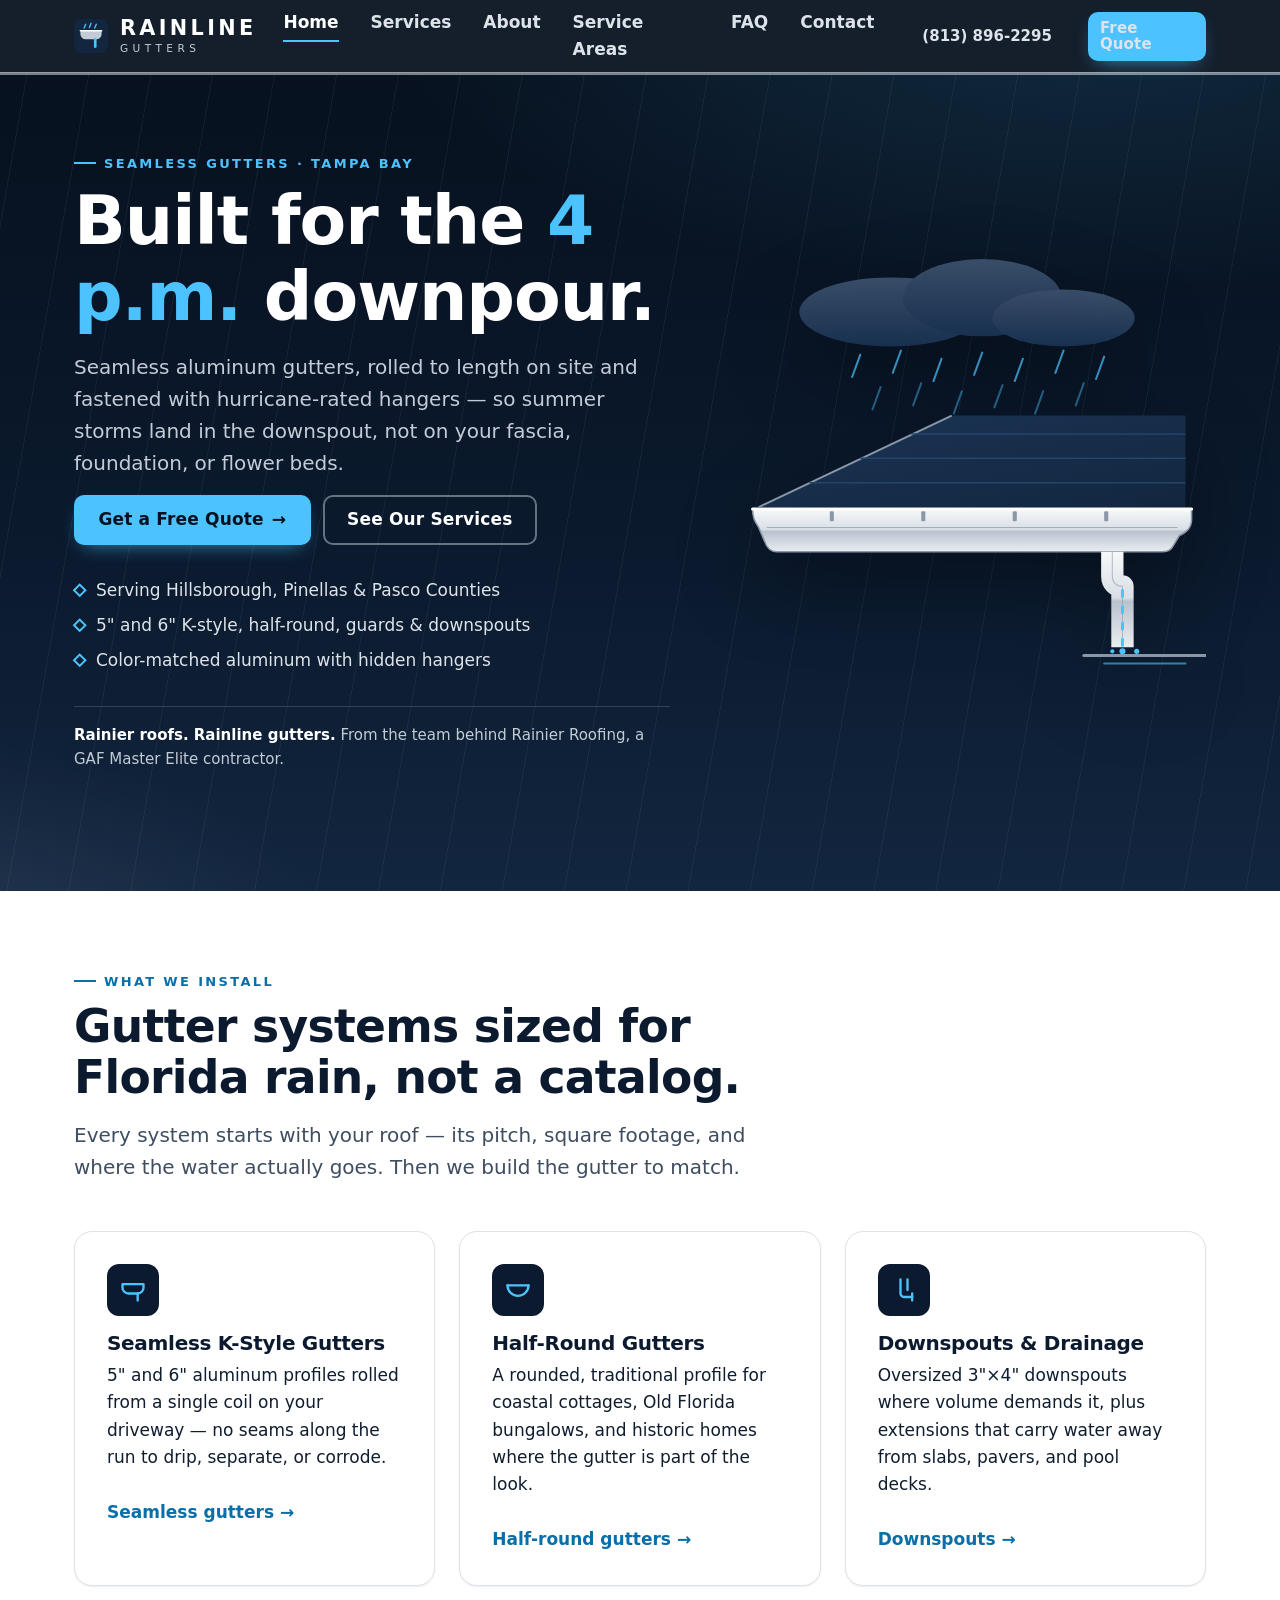
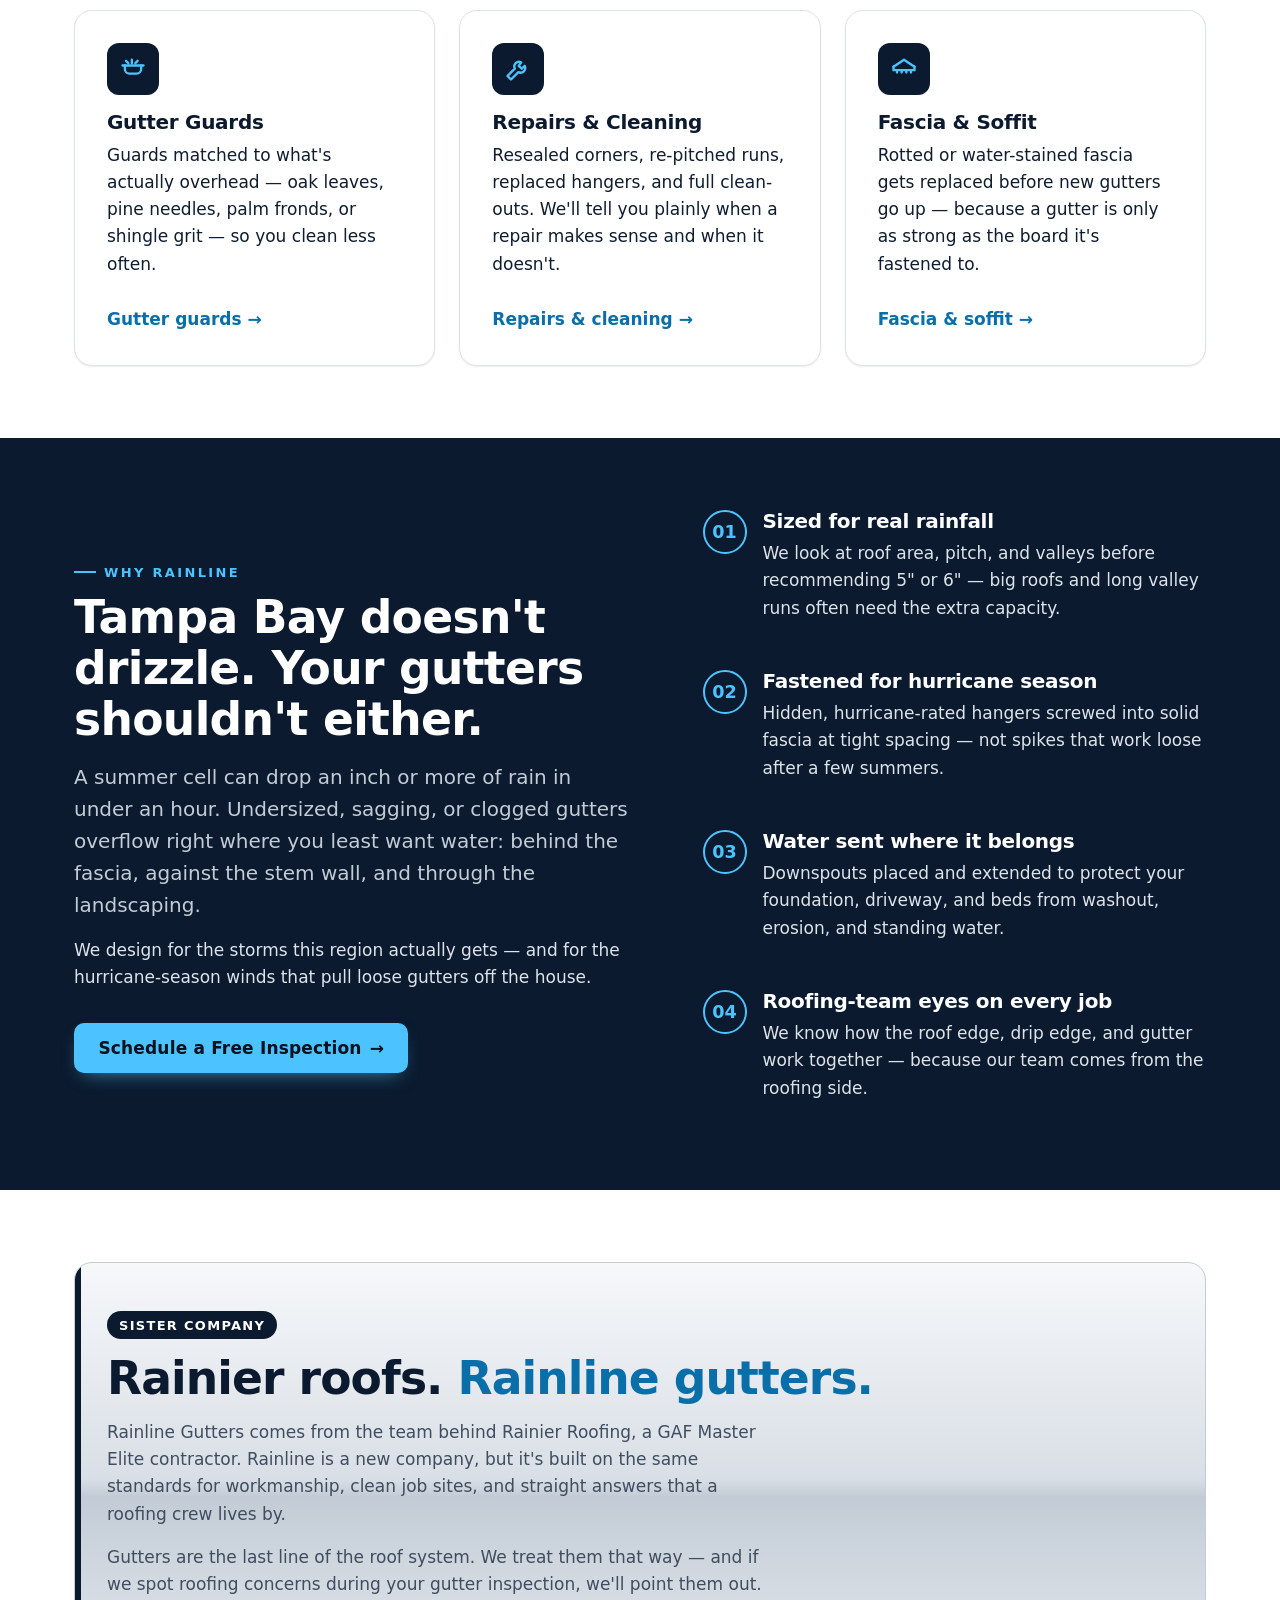
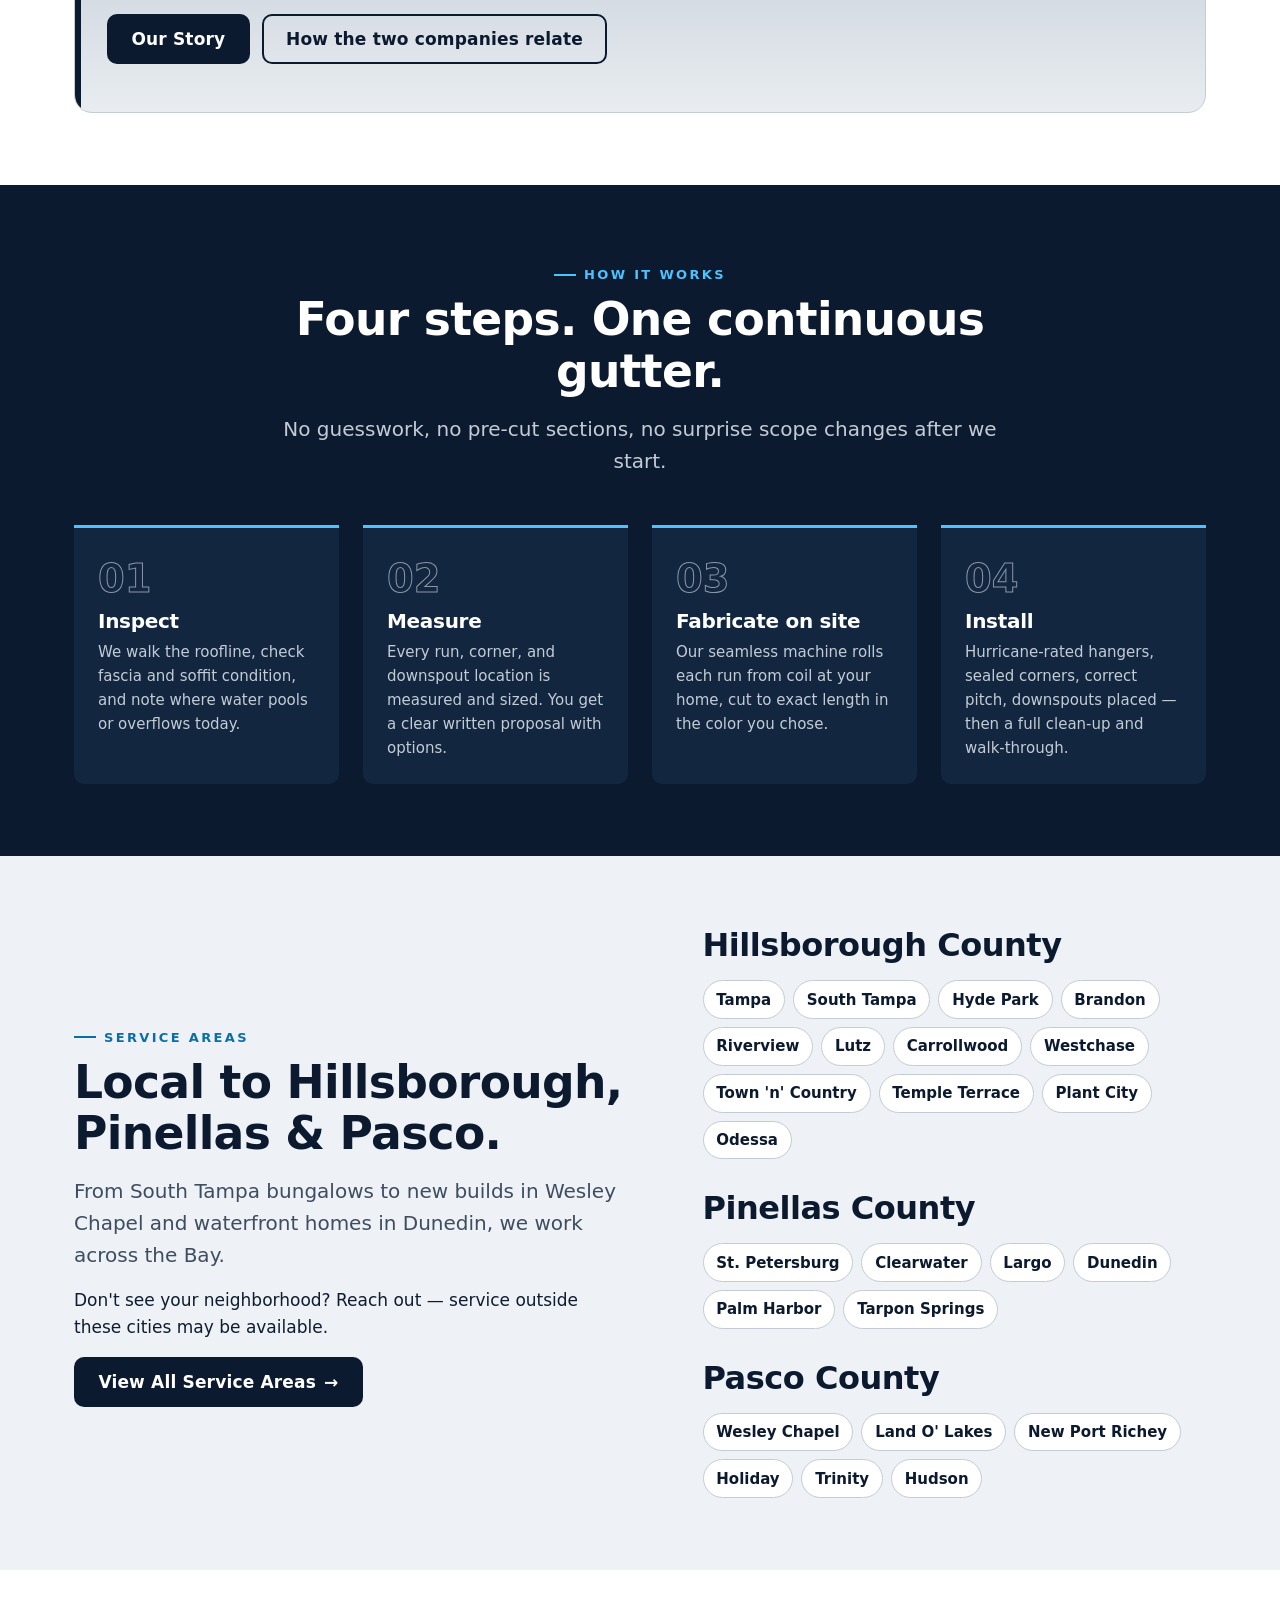
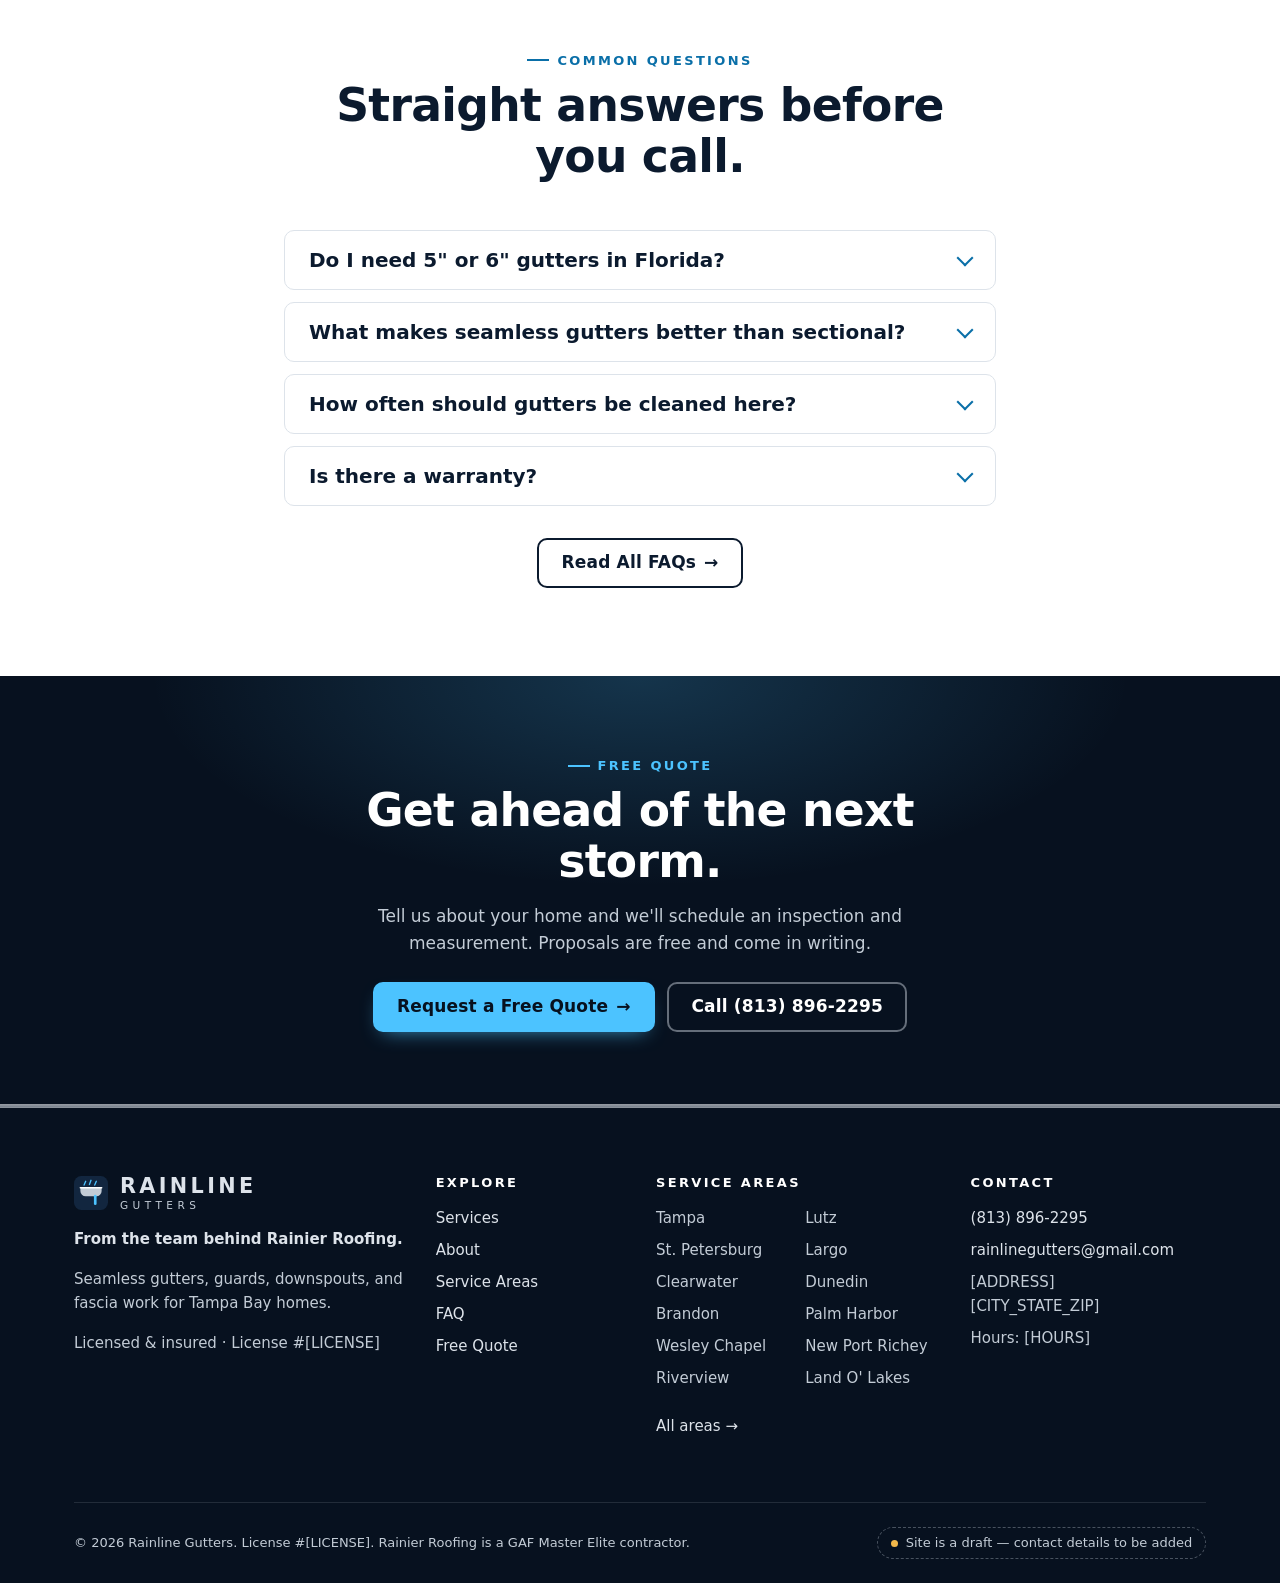
==== commit bcf3f817: "Add phone and email" ====
--- a/index.html
+++ b/index.html
@@ -28,7 +28,7 @@
 
   <script>document.documentElement.classList.remove('no-js');document.documentElement.classList.add('js');</script>
 
-  <!-- TODO: replace [PHONE], [EMAIL], [ADDRESS], [CITY_STATE_ZIP] in this JSON-LD once known. -->
+  <!-- TODO: replace (813) 896-2295, rainlinegutters@gmail.com, [ADDRESS], [CITY_STATE_ZIP] in this JSON-LD once known. -->
   <script type="application/ld+json">
   {
     "@context": "https://schema.org",
@@ -38,8 +38,8 @@
     "description": "Seamless aluminum gutter installation, gutter guards, downspouts, repairs, cleaning, and fascia and soffit work in the Tampa Bay area.",
     "url": "https://www.rainlinegutters.com",
     "logo": "https://www.rainlinegutters.com/favicon.svg",
-    "telephone": "[PHONE]",
-    "email": "[EMAIL]",
+    "telephone": "(813) 896-2295",
+    "email": "rainlinegutters@gmail.com",
     "address": {
       "@type": "PostalAddress",
       "streetAddress": "[ADDRESS]",
@@ -108,8 +108,8 @@
           <li><a href="faq.html">FAQ</a></li>
           <li><a href="contact.html">Contact</a></li>
         </ul>
-        <!-- TODO: replace [PHONE] in both the link text and tel: href -->
-        <a class="header-phone" href="tel:[PHONE]">[PHONE]</a>
+        <!-- TODO: replace (813) 896-2295 in both the link text and tel: href -->
+        <a class="header-phone" href="tel:+18138962295">(813) 896-2295</a>
         <a class="btn btn-primary btn-sm nav-cta" href="contact.html">Free Quote</a>
       </nav>
     </div>
@@ -411,8 +411,8 @@
         <p>Tell us about your home and we'll schedule an inspection and measurement. Proposals are free and come in writing.</p>
         <div class="btn-row">
           <a class="btn btn-primary arrow" href="contact.html">Request a Free Quote</a>
-          <!-- TODO: replace [PHONE] in both the link text and tel: href -->
-          <a class="btn btn-ghost" href="tel:[PHONE]">Call [PHONE]</a>
+          <!-- TODO: replace (813) 896-2295 in both the link text and tel: href -->
+          <a class="btn btn-ghost" href="tel:+18138962295">Call (813) 896-2295</a>
         </div>
       </div>
     </section>
@@ -459,10 +459,10 @@
 
         <div>
           <h2>Contact</h2>
-          <!-- TODO: replace [PHONE], [EMAIL], [ADDRESS], [CITY_STATE_ZIP], [HOURS] -->
+          <!-- TODO: replace (813) 896-2295, rainlinegutters@gmail.com, [ADDRESS], [CITY_STATE_ZIP], [HOURS] -->
           <ul>
-            <li><a href="tel:[PHONE]">[PHONE]</a></li>
-            <li><a href="mailto:[EMAIL]">[EMAIL]</a></li>
+            <li><a href="tel:+18138962295">(813) 896-2295</a></li>
+            <li><a href="mailto:rainlinegutters@gmail.com">rainlinegutters@gmail.com</a></li>
             <li>[ADDRESS]<br>[CITY_STATE_ZIP]</li>
             <li>Hours: [HOURS]</li>
           </ul>
--- a/css/styles.css
+++ b/css/styles.css
@@ -0,0 +1,551 @@
+/* ==========================================================================
+   Rainline Gutters — shared stylesheet
+   Mobile-first. One file for all pages.
+   ========================================================================== */
+
+/* ---------- Tokens ---------- */
+:root {
+  /* Color */
+  --navy-900: #07111f;
+  --navy-800: #0b1a2e;
+  --navy-700: #12263f;
+  --navy-600: #1b3555;
+  --steel-500: #8a97a8;
+  --steel-300: #c3ccd6;
+  --steel-200: #dde3ea;
+  --steel-100: #eef1f5;
+  --white: #ffffff;
+  --rain-400: #4cc3ff;   /* accent on dark */
+  --rain-600: #0a6fa8;   /* accent on light (AA on white) */
+  --rain-700: #075783;
+  --ink: #0f1d2f;
+  --ink-soft: #3f4d60;
+  --danger: #b3261e;
+  --success: #1d6b3f;
+
+  /* Type */
+  --font-head: "Outfit", system-ui, -apple-system, "Segoe UI", Roboto, sans-serif;
+  --font-body: "Source Sans 3", system-ui, -apple-system, "Segoe UI", Roboto, "Helvetica Neue", Arial, sans-serif;
+  --fs-xs: 0.8125rem;
+  --fs-sm: 0.9375rem;
+  --fs-base: 1.0625rem;
+  --fs-lg: 1.25rem;
+  --fs-xl: clamp(1.5rem, 1.2rem + 1.2vw, 2rem);
+  --fs-2xl: clamp(1.9rem, 1.4rem + 2.2vw, 2.85rem);
+  --fs-3xl: clamp(2.4rem, 1.6rem + 3.8vw, 4.25rem);
+
+  /* Space & shape */
+  --space-1: 0.25rem;
+  --space-2: 0.5rem;
+  --space-3: 0.75rem;
+  --space-4: 1rem;
+  --space-5: 1.5rem;
+  --space-6: 2rem;
+  --space-7: 3rem;
+  --space-8: 4.5rem;
+  --space-9: 6.5rem;
+  --radius-sm: 4px;
+  --radius: 10px;
+  --radius-lg: 18px;
+  --container: 1180px;
+  --header-h: 72px;
+
+  /* Effects */
+  --shadow-sm: 0 1px 2px rgba(7, 17, 31, 0.08);
+  --shadow: 0 10px 30px -12px rgba(7, 17, 31, 0.28);
+  --shadow-lg: 0 24px 60px -20px rgba(7, 17, 31, 0.45);
+  --metal: linear-gradient(180deg, #f6f8fa 0%, #d9dfe6 48%, #c3ccd6 52%, #e9edf1 100%);
+  --ease: cubic-bezier(0.2, 0.7, 0.2, 1);
+  --focus: 0 0 0 3px var(--white), 0 0 0 6px var(--rain-600);
+}
+
+/* ---------- Reset / base ---------- */
+*, *::before, *::after { box-sizing: border-box; }
+html { -webkit-text-size-adjust: 100%; scroll-behavior: smooth; scroll-padding-top: calc(var(--header-h) + 16px); }
+body {
+  margin: 0;
+  font-family: var(--font-body);
+  font-size: var(--fs-base);
+  line-height: 1.6;
+  color: var(--ink);
+  background: var(--white);
+  text-rendering: optimizeLegibility;
+  -webkit-font-smoothing: antialiased;
+}
+img, svg { display: block; max-width: 100%; height: auto; }
+h1, h2, h3, h4 {
+  font-family: var(--font-head);
+  line-height: 1.12;
+  letter-spacing: -0.015em;
+  margin: 0 0 var(--space-4);
+  color: var(--navy-800);
+  font-weight: 700;
+}
+h1 { font-size: var(--fs-3xl); }
+h2 { font-size: var(--fs-2xl); }
+h3 { font-size: var(--fs-xl); font-weight: 600; }
+h4 { font-size: var(--fs-lg); font-weight: 600; }
+p { margin: 0 0 var(--space-4); }
+ul, ol { margin: 0 0 var(--space-4); padding-left: 1.25rem; }
+a { color: var(--rain-600); text-underline-offset: 3px; text-decoration-thickness: 1px; }
+a:hover { color: var(--rain-700); text-decoration-thickness: 2px; }
+strong { font-weight: 700; }
+hr { border: 0; height: 1px; background: var(--steel-200); margin: var(--space-6) 0; }
+
+:focus-visible { outline: none; box-shadow: var(--focus); border-radius: var(--radius-sm); }
+.section-dark :focus-visible, .site-footer :focus-visible, .hero :focus-visible, .cta-band :focus-visible, .page-hero :focus-visible {
+  box-shadow: 0 0 0 3px var(--navy-800), 0 0 0 6px var(--rain-400);
+}
+
+.visually-hidden {
+  position: absolute !important; width: 1px; height: 1px; padding: 0; margin: -1px;
+  overflow: hidden; clip: rect(0 0 0 0); white-space: nowrap; border: 0;
+}
+
+.skip-link {
+  position: absolute; left: var(--space-4); top: -100px; z-index: 1000;
+  background: var(--rain-400); color: var(--navy-900); font-weight: 700;
+  padding: var(--space-3) var(--space-5); border-radius: var(--radius);
+  text-decoration: none; transition: top 0.2s var(--ease);
+}
+.skip-link:focus { top: var(--space-3); }
+
+.container { width: 100%; max-width: var(--container); margin-inline: auto; padding-inline: var(--space-5); }
+.narrow { max-width: 760px; }
+
+/* ---------- Header ---------- */
+.site-header {
+  position: sticky; top: 0; z-index: 100;
+  background: rgba(7, 17, 31, 0.94);
+  backdrop-filter: saturate(140%) blur(10px);
+  -webkit-backdrop-filter: saturate(140%) blur(10px);
+  border-bottom: 1px solid rgba(195, 204, 214, 0.14);
+}
+.site-header::after { /* thin brushed-metal rail, like a gutter edge */
+  content: ""; position: absolute; left: 0; right: 0; bottom: -3px; height: 3px;
+  background: var(--metal); opacity: 0.55;
+}
+.header-inner { display: flex; align-items: center; justify-content: space-between; gap: var(--space-4); min-height: var(--header-h); }
+
+.brand { display: inline-flex; align-items: center; gap: var(--space-3); text-decoration: none; color: var(--white); }
+.brand:hover { color: var(--white); }
+.brand-mark { width: 34px; height: 34px; flex: none; }
+.brand-word { display: flex; flex-direction: column; line-height: 1; }
+.brand-word .b1 { font-family: var(--font-head); font-weight: 800; font-size: 1.3rem; letter-spacing: 0.16em; }
+.brand-word .b2 { font-family: var(--font-head); font-weight: 500; font-size: 0.66rem; letter-spacing: 0.42em; color: var(--steel-300); margin-top: 4px; }
+
+.nav-toggle {
+  display: inline-flex; align-items: center; justify-content: center; gap: var(--space-2);
+  background: transparent; border: 1px solid rgba(195, 204, 214, 0.35); color: var(--white);
+  border-radius: var(--radius); padding: 0.5rem 0.8rem; font: 600 var(--fs-sm) var(--font-body); cursor: pointer;
+}
+.nav-toggle-bars, .nav-toggle-bars::before, .nav-toggle-bars::after {
+  display: block; width: 18px; height: 2px; background: currentColor; border-radius: 2px; position: relative; transition: transform 0.2s var(--ease), opacity 0.2s;
+}
+.nav-toggle-bars::before, .nav-toggle-bars::after { content: ""; position: absolute; left: 0; }
+.nav-toggle-bars::before { top: -6px; }
+.nav-toggle-bars::after { top: 6px; }
+.nav-toggle[aria-expanded="true"] .nav-toggle-bars { background: transparent; }
+.nav-toggle[aria-expanded="true"] .nav-toggle-bars::before { transform: translateY(6px) rotate(45deg); }
+.nav-toggle[aria-expanded="true"] .nav-toggle-bars::after { transform: translateY(-6px) rotate(-45deg); }
+
+.site-nav {
+  position: absolute; left: 0; right: 0; top: 100%;
+  background: var(--navy-900); border-bottom: 1px solid rgba(195, 204, 214, 0.14);
+  padding: var(--space-4) var(--space-5) var(--space-6);
+  display: none;
+}
+.site-nav.is-open { display: block; }
+.no-js .site-nav { display: block; position: static; padding: 0 0 var(--space-4); }
+.site-nav ul { list-style: none; margin: 0; padding: 0; display: flex; flex-direction: column; gap: var(--space-1); }
+.site-nav a {
+  display: block; color: var(--steel-200); text-decoration: none; font-weight: 600;
+  padding: 0.7rem 0.25rem; border-bottom: 1px solid rgba(195, 204, 214, 0.08);
+}
+.site-nav a:hover, .site-nav a[aria-current="page"] { color: var(--white); }
+.site-nav a[aria-current="page"] { box-shadow: inset 3px 0 0 var(--rain-400); padding-left: 0.75rem; }
+.site-nav .nav-cta { margin-top: var(--space-4); }
+.header-phone { display: none; }
+
+@media (min-width: 960px) {
+  .nav-toggle { display: none; }
+  .site-nav, .no-js .site-nav { display: flex !important; position: static; background: none; border: 0; padding: 0; align-items: center; gap: var(--space-5); }
+  .site-nav ul { flex-direction: row; gap: var(--space-2); }
+  .site-nav a { border: 0; padding: 0.5rem 0.75rem; position: relative; }
+  .site-nav a[aria-current="page"] { box-shadow: none; padding-left: 0.75rem; }
+  .site-nav ul a::after {
+    content: ""; position: absolute; left: 0.75rem; right: 0.75rem; bottom: 2px; height: 2px;
+    background: var(--rain-400); transform: scaleX(0); transform-origin: left; transition: transform 0.25s var(--ease);
+  }
+  .site-nav ul a:hover::after, .site-nav ul a[aria-current="page"]::after { transform: scaleX(1); }
+  .site-nav .nav-cta { margin: 0; }
+  .header-phone { display: inline; color: var(--steel-300); font-size: var(--fs-sm); text-decoration: none; font-weight: 600; white-space: nowrap; }
+  .header-phone:hover { color: var(--white); }
+}
+
+/* ---------- Buttons ---------- */
+.btn {
+  display: inline-flex; align-items: center; justify-content: center; gap: var(--space-2);
+  font: 700 var(--fs-base) var(--font-head); letter-spacing: 0.01em;
+  padding: 0.85rem 1.4rem; border-radius: var(--radius); border: 2px solid transparent;
+  text-decoration: none; cursor: pointer; line-height: 1.1;
+  transition: transform 0.18s var(--ease), background-color 0.18s, color 0.18s, border-color 0.18s, box-shadow 0.18s;
+}
+.btn:hover { transform: translateY(-1px); text-decoration: none; }
+.btn:active { transform: translateY(0); }
+.btn-primary { background: var(--rain-400); color: var(--navy-900); box-shadow: 0 8px 20px -10px rgba(76, 195, 255, 0.8); }
+.btn-primary:hover { background: #7ad3ff; color: var(--navy-900); }
+.btn-dark { background: var(--navy-800); color: var(--white); }
+.btn-dark:hover { background: var(--navy-600); color: var(--white); }
+.btn-ghost { background: transparent; color: var(--white); border-color: rgba(195, 204, 214, 0.5); }
+.btn-ghost:hover { border-color: var(--white); color: var(--white); }
+.btn-outline { background: transparent; color: var(--navy-800); border-color: var(--navy-800); }
+.btn-outline:hover { background: var(--navy-800); color: var(--white); }
+.btn-sm { padding: 0.6rem 1rem; font-size: var(--fs-sm); }
+.btn-block { width: 100%; }
+.btn-row { display: flex; flex-wrap: wrap; gap: var(--space-3); }
+.arrow::after { content: "→"; transition: transform 0.2s var(--ease); }
+.arrow:hover::after { transform: translateX(3px); }
+
+/* ---------- Generic sections ---------- */
+.section { padding-block: var(--space-8); }
+.section-tight { padding-block: var(--space-7); }
+.section-alt { background: var(--steel-100); }
+.section-dark { background: var(--navy-800); color: var(--steel-200); }
+.section-dark h2, .section-dark h3, .section-dark h4 { color: var(--white); }
+.section-dark a:not(.btn) { color: var(--rain-400); }
+.section-head { max-width: 720px; margin-bottom: var(--space-7); }
+.section-head.center { margin-inline: auto; text-align: center; }
+.lede { font-size: var(--fs-lg); color: var(--ink-soft); }
+.section-dark .lede { color: var(--steel-300); }
+
+.eyebrow {
+  display: inline-flex; align-items: center; gap: var(--space-2);
+  font: 700 var(--fs-xs) var(--font-head); letter-spacing: 0.18em; text-transform: uppercase;
+  color: var(--rain-600); margin-bottom: var(--space-3);
+}
+.eyebrow::before { content: ""; width: 22px; height: 2px; background: currentColor; }
+.section-dark .eyebrow, .hero .eyebrow, .page-hero .eyebrow, .cta-band .eyebrow { color: var(--rain-400); }
+
+.grid { display: grid; gap: var(--space-5); }
+@media (min-width: 640px) { .grid-2, .grid-3, .grid-4 { grid-template-columns: repeat(2, 1fr); } }
+@media (min-width: 960px) {
+  .grid-3 { grid-template-columns: repeat(3, 1fr); }
+  .grid-4 { grid-template-columns: repeat(4, 1fr); }
+  .split { display: grid; grid-template-columns: 1.05fr 0.95fr; gap: var(--space-8); align-items: center; }
+  .split-rev > :first-child { order: 2; }
+}
+.split > * + * { margin-top: var(--space-6); }
+@media (min-width: 960px) { .split > * + * { margin-top: 0; } }
+
+/* ---------- Hero (home) ---------- */
+.hero {
+  position: relative; overflow: hidden; color: var(--steel-200);
+  background:
+    radial-gradient(1200px 500px at 85% -10%, rgba(76, 195, 255, 0.16), transparent 60%),
+    radial-gradient(800px 400px at -10% 110%, rgba(138, 151, 168, 0.18), transparent 60%),
+    linear-gradient(180deg, var(--navy-900) 0%, var(--navy-800) 60%, var(--navy-700) 100%);
+  padding-block: var(--space-8) var(--space-9);
+}
+.hero::before { /* falling rain texture */
+  content: ""; position: absolute; inset: -40% 0 0 0; pointer-events: none; opacity: 0.35;
+  background-image: repeating-linear-gradient(100deg, transparent 0 22px, rgba(195, 204, 214, 0.18) 22px 23px, transparent 23px 61px);
+  animation: rain-fall 1.6s linear infinite;
+}
+@keyframes rain-fall { from { transform: translate3d(0, 0, 0); } to { transform: translate3d(-12px, 80px, 0); } }
+.hero-inner { position: relative; display: grid; gap: var(--space-7); align-items: center; }
+@media (min-width: 960px) { .hero-inner { grid-template-columns: 1.1fr 0.9fr; } }
+.hero h1 { color: var(--white); max-width: 14ch; }
+.hero h1 em { font-style: normal; color: var(--rain-400); }
+.hero .lede { color: var(--steel-300); max-width: 52ch; }
+.hero-tag {
+  display: inline-block; margin-top: var(--space-6); padding-top: var(--space-4);
+  border-top: 1px solid rgba(195, 204, 214, 0.2); font-size: var(--fs-sm); color: var(--steel-300);
+}
+.hero-tag strong { color: var(--white); }
+.hero-art { position: relative; max-width: 520px; width: 100%; margin-inline: auto; }
+.hero-art svg { width: 100%; filter: drop-shadow(0 30px 40px rgba(0, 0, 0, 0.35)); }
+.hero-art .drop { animation: drip 2.4s var(--ease) infinite; }
+.hero-art .drop.d2 { animation-delay: 0.8s; }
+.hero-art .drop.d3 { animation-delay: 1.6s; }
+@keyframes drip { 0% { transform: translateY(0); opacity: 0; } 15% { opacity: 1; } 100% { transform: translateY(70px); opacity: 0; } }
+.hero-art .stream { stroke-dasharray: 6 10; animation: flow 0.9s linear infinite; }
+@keyframes flow { to { stroke-dashoffset: -32; } }
+
+.hero-points { list-style: none; padding: 0; margin: var(--space-6) 0 0; display: grid; gap: var(--space-2); }
+.hero-points li { display: flex; gap: var(--space-3); align-items: baseline; color: var(--steel-200); }
+.hero-points li::before { content: ""; width: 10px; height: 10px; flex: none; border: 2px solid var(--rain-400); transform: rotate(45deg) translateY(-1px); }
+
+/* ---------- Page hero (inner pages) ---------- */
+.page-hero {
+  position: relative; overflow: hidden; color: var(--steel-300);
+  background: linear-gradient(160deg, var(--navy-900), var(--navy-700));
+  padding-block: var(--space-8) var(--space-7);
+}
+.page-hero::after {
+  content: ""; position: absolute; right: -60px; top: -40px; width: 360px; height: 360px; pointer-events: none;
+  background: repeating-linear-gradient(100deg, transparent 0 18px, rgba(76, 195, 255, 0.12) 18px 19px);
+  border-radius: 50%; opacity: 0.8;
+}
+.page-hero h1 { color: var(--white); font-size: var(--fs-2xl); max-width: 22ch; position: relative; }
+.page-hero .lede { color: var(--steel-300); max-width: 60ch; position: relative; }
+.breadcrumb { font-size: var(--fs-sm); margin-bottom: var(--space-4); position: relative; }
+.breadcrumb ol { list-style: none; display: flex; flex-wrap: wrap; gap: var(--space-2); padding: 0; margin: 0; }
+.breadcrumb li + li::before { content: "/"; margin-right: var(--space-2); color: var(--steel-500); }
+.breadcrumb a { color: var(--steel-300); }
+.breadcrumb [aria-current] { color: var(--white); }
+
+/* ---------- Cards ---------- */
+.card {
+  position: relative; background: var(--white); border: 1px solid var(--steel-200);
+  border-radius: var(--radius-lg); padding: var(--space-6);
+  box-shadow: var(--shadow-sm); transition: transform 0.25s var(--ease), box-shadow 0.25s var(--ease), border-color 0.25s;
+}
+.card:hover { transform: translateY(-3px); box-shadow: var(--shadow); border-color: var(--steel-300); }
+.card h3 { font-size: var(--fs-lg); margin-bottom: var(--space-2); }
+.card p:last-child { margin-bottom: 0; }
+.card-icon {
+  width: 52px; height: 52px; border-radius: 12px; display: grid; place-items: center; margin-bottom: var(--space-4);
+  background: var(--navy-800); color: var(--rain-400);
+}
+.card-icon svg { width: 28px; height: 28px; }
+.card-link { font-weight: 700; text-decoration: none; display: inline-flex; gap: 6px; margin-top: var(--space-3); }
+.card-link::after { content: "→"; transition: transform 0.2s var(--ease); }
+.card-link:hover::after { transform: translateX(3px); }
+.card-metal { background: var(--metal); border-color: var(--steel-300); }
+.section-dark .card { background: var(--navy-700); border-color: rgba(195, 204, 214, 0.14); color: var(--steel-300); }
+.section-dark .card h3 { color: var(--white); }
+.section-dark .card-icon { background: rgba(76, 195, 255, 0.12); }
+
+/* Feature list (why section) */
+.feature { display: grid; grid-template-columns: auto 1fr; gap: var(--space-4); align-items: start; }
+.feature-num {
+  font: 800 1.1rem var(--font-head); color: var(--rain-400);
+  width: 44px; height: 44px; border: 2px solid currentColor; border-radius: 50%; display: grid; place-items: center;
+}
+.feature h3 { font-size: var(--fs-lg); margin-bottom: var(--space-2); }
+.stack > * + * { margin-top: var(--space-6); }
+
+/* Check list */
+.checklist { list-style: none; padding: 0; }
+.checklist li { position: relative; padding-left: 1.9rem; margin-bottom: var(--space-3); }
+.checklist li::before {
+  content: ""; position: absolute; left: 0; top: 0.35em; width: 1.1rem; height: 1.1rem; border-radius: 50%;
+  background: var(--rain-600) url("data:image/svg+xml,%3Csvg xmlns='http://www.w3.org/2000/svg' viewBox='0 0 16 16'%3E%3Cpath d='M4 8.5l2.5 2.5L12 5.5' fill='none' stroke='white' stroke-width='2' stroke-linecap='round' stroke-linejoin='round'/%3E%3C/svg%3E") center/80% no-repeat;
+}
+.section-dark .checklist li::before { background-color: var(--rain-400); }
+
+/* ---------- Rainier band ---------- */
+.rainier-band {
+  position: relative; border-radius: var(--radius-lg); overflow: hidden;
+  background: var(--metal); border: 1px solid var(--steel-300); padding: var(--space-7) var(--space-6);
+}
+.rainier-band::before {
+  content: ""; position: absolute; left: 0; top: 0; bottom: 0; width: 6px; background: var(--navy-800);
+}
+.rainier-band .pair {
+  font: 800 var(--fs-2xl) var(--font-head); color: var(--navy-800); letter-spacing: -0.02em; line-height: 1.05; margin-bottom: var(--space-4);
+}
+.rainier-band .pair span { color: var(--rain-600); }
+.rainier-band p { color: var(--ink-soft); max-width: 62ch; }
+.badge {
+  display: inline-flex; align-items: center; gap: var(--space-2);
+  font: 700 var(--fs-xs) var(--font-head); letter-spacing: 0.1em; text-transform: uppercase;
+  background: var(--navy-800); color: var(--white); padding: 0.4rem 0.75rem; border-radius: 999px;
+}
+
+/* ---------- Process ---------- */
+.process { list-style: none; padding: 0; margin: 0; display: grid; gap: var(--space-5); counter-reset: step; }
+@media (min-width: 720px) { .process { grid-template-columns: repeat(2, 1fr); } }
+@media (min-width: 1040px) { .process { grid-template-columns: repeat(4, 1fr); } }
+.process li {
+  counter-increment: step; position: relative; padding: var(--space-6) var(--space-5) var(--space-5);
+  border-top: 3px solid var(--rain-400); background: var(--navy-700); border-radius: 0 0 var(--radius) var(--radius);
+}
+.process li::before {
+  content: "0" counter(step); display: block; font: 800 2.4rem var(--font-head); color: transparent;
+  -webkit-text-stroke: 1px var(--steel-500); margin-bottom: var(--space-3); line-height: 1;
+}
+.process h3 { font-size: var(--fs-lg); margin-bottom: var(--space-2); color: var(--white); }
+.process p { margin: 0; color: var(--steel-300); font-size: var(--fs-sm); }
+.section:not(.section-dark) .process li { background: var(--white); border: 1px solid var(--steel-200); border-top: 3px solid var(--rain-600); }
+.section:not(.section-dark) .process h3 { color: var(--navy-800); }
+.section:not(.section-dark) .process p { color: var(--ink-soft); }
+
+/* ---------- Areas ---------- */
+.area-chips { list-style: none; padding: 0; margin: 0; display: flex; flex-wrap: wrap; gap: var(--space-2); }
+.area-chips li {
+  font-size: var(--fs-sm); font-weight: 600; padding: 0.4rem 0.8rem; border-radius: 999px;
+  background: var(--white); border: 1px solid var(--steel-300); color: var(--navy-800);
+}
+.section-dark .area-chips li { background: transparent; border-color: rgba(195, 204, 214, 0.3); color: var(--steel-200); }
+.county { border-radius: var(--radius-lg); padding: var(--space-6); background: var(--white); border: 1px solid var(--steel-200); }
+.county h3 { display: flex; justify-content: space-between; align-items: baseline; gap: var(--space-3); border-bottom: 2px solid var(--navy-800); padding-bottom: var(--space-3); margin-bottom: var(--space-4); }
+.county h3 small { font: 600 var(--fs-xs) var(--font-body); color: var(--steel-500); letter-spacing: 0.1em; text-transform: uppercase; }
+.county ul { list-style: none; padding: 0; margin: 0; columns: 2; column-gap: var(--space-5); }
+.county li { break-inside: avoid; padding: 0.35rem 0; border-bottom: 1px dashed var(--steel-200); font-weight: 600; }
+
+/* Stylized service-area "map" (no embeds) */
+.area-map {
+  position: relative; aspect-ratio: 4 / 3; border-radius: var(--radius-lg); overflow: hidden;
+  background:
+    linear-gradient(rgba(195, 204, 214, 0.08) 1px, transparent 1px) 0 0 / 28px 28px,
+    linear-gradient(90deg, rgba(195, 204, 214, 0.08) 1px, transparent 1px) 0 0 / 28px 28px,
+    var(--navy-800);
+  border: 1px solid rgba(195, 204, 214, 0.2);
+}
+.area-map svg { width: 100%; height: 100%; }
+.area-map figcaption { position: absolute; left: var(--space-4); bottom: var(--space-3); font-size: var(--fs-xs); color: var(--steel-300); }
+
+/* ---------- Services detail ---------- */
+.service-index { display: flex; flex-wrap: wrap; gap: var(--space-2); list-style: none; padding: 0; margin: 0; }
+.service-index a {
+  display: inline-block; padding: 0.45rem 0.9rem; border-radius: 999px; text-decoration: none; font-weight: 600; font-size: var(--fs-sm);
+  border: 1px solid rgba(195, 204, 214, 0.35); color: var(--steel-200);
+}
+.service-index a:hover { border-color: var(--rain-400); color: var(--white); }
+.service-detail { padding-block: var(--space-7); border-bottom: 1px solid var(--steel-200); }
+.service-detail:last-of-type { border-bottom: 0; }
+.service-detail .tag { font: 700 var(--fs-xs) var(--font-head); letter-spacing: 0.14em; text-transform: uppercase; color: var(--steel-500); }
+.callout {
+  border-left: 4px solid var(--rain-600); background: var(--steel-100); padding: var(--space-4) var(--space-5);
+  border-radius: 0 var(--radius) var(--radius) 0; margin: var(--space-5) 0;
+}
+.callout p:last-child { margin-bottom: 0; }
+
+.compare-wrap { overflow-x: auto; border-radius: var(--radius); border: 1px solid var(--steel-200); margin: var(--space-5) 0; }
+.compare { width: 100%; border-collapse: collapse; min-width: 520px; font-size: var(--fs-sm); }
+.compare caption { text-align: left; padding: var(--space-3) var(--space-4); font-weight: 700; color: var(--navy-800); background: var(--steel-100); }
+.compare th, .compare td { text-align: left; padding: var(--space-3) var(--space-4); border-top: 1px solid var(--steel-200); vertical-align: top; }
+.compare thead th { background: var(--navy-800); color: var(--white); font-family: var(--font-head); }
+.compare tbody th { color: var(--navy-800); }
+
+/* ---------- Prose / values ---------- */
+.prose { max-width: 70ch; }
+.prose h2 { margin-top: var(--space-7); }
+.prose h3 { margin-top: var(--space-6); }
+.values { list-style: none; padding: 0; margin: 0; display: grid; gap: var(--space-4); counter-reset: v; }
+@media (min-width: 720px) { .values { grid-template-columns: repeat(2, 1fr); } }
+.values li { counter-increment: v; padding: var(--space-5); border-radius: var(--radius); background: var(--navy-700); border: 1px solid rgba(195, 204, 214, 0.14); }
+.values li::before { content: counter(v, decimal-leading-zero); font: 800 var(--fs-sm) var(--font-head); color: var(--rain-400); display: block; margin-bottom: var(--space-2); letter-spacing: 0.1em; }
+.values strong { display: block; color: var(--white); font-family: var(--font-head); font-size: var(--fs-lg); margin-bottom: var(--space-1); }
+
+/* ---------- FAQ accordion (details/summary) ---------- */
+.faq { display: grid; gap: var(--space-3); }
+.faq details {
+  border: 1px solid var(--steel-200); border-radius: var(--radius); background: var(--white);
+  transition: border-color 0.2s, box-shadow 0.2s;
+}
+.faq details[open] { border-color: var(--rain-600); box-shadow: var(--shadow-sm); }
+.faq summary {
+  list-style: none; cursor: pointer; padding: var(--space-4) var(--space-5); padding-right: 3.25rem; position: relative;
+  font: 600 var(--fs-lg) var(--font-head); color: var(--navy-800); line-height: 1.3;
+}
+.faq summary::-webkit-details-marker { display: none; }
+.faq summary::after {
+  content: ""; position: absolute; right: var(--space-5); top: 50%; width: 12px; height: 12px; margin-top: -8px;
+  border-right: 2px solid var(--rain-600); border-bottom: 2px solid var(--rain-600); transform: rotate(45deg); transition: transform 0.25s var(--ease);
+}
+.faq details[open] summary::after { transform: rotate(-135deg); margin-top: -2px; }
+.faq summary:focus-visible { border-radius: var(--radius); }
+.faq .answer { padding: 0 var(--space-5) var(--space-5); color: var(--ink-soft); }
+.faq .answer p:last-child { margin-bottom: 0; }
+
+/* ---------- CTA band ---------- */
+.cta-band {
+  position: relative; overflow: hidden; color: var(--steel-300); text-align: center;
+  background: radial-gradient(700px 300px at 50% 0%, rgba(76, 195, 255, 0.2), transparent 70%), var(--navy-900);
+  padding-block: var(--space-8);
+}
+.cta-band h2 { color: var(--white); max-width: 20ch; margin-inline: auto; }
+.cta-band p { max-width: 56ch; margin-inline: auto; }
+.cta-band .btn-row { justify-content: center; margin-top: var(--space-5); }
+
+/* ---------- Forms ---------- */
+.form-card { background: var(--white); border: 1px solid var(--steel-200); border-radius: var(--radius-lg); padding: var(--space-6); box-shadow: var(--shadow); }
+.form-grid { display: grid; gap: var(--space-4); }
+@media (min-width: 640px) { .form-grid { grid-template-columns: 1fr 1fr; } .form-grid .full { grid-column: 1 / -1; } }
+.field { display: flex; flex-direction: column; gap: var(--space-1); }
+.field label, .fieldset legend { font-weight: 700; color: var(--navy-800); font-size: var(--fs-sm); }
+.field .req { color: var(--danger); }
+.field .hint { font-size: var(--fs-xs); color: var(--ink-soft); }
+.field input, .field select, .field textarea {
+  font: inherit; font-size: 1rem; color: var(--ink); width: 100%;
+  padding: 0.75rem 0.9rem; border: 1.5px solid var(--steel-300); border-radius: var(--radius-sm); background: var(--white);
+  transition: border-color 0.15s, box-shadow 0.15s;
+}
+.field textarea { min-height: 140px; resize: vertical; }
+.field input:focus, .field select:focus, .field textarea:focus { outline: none; border-color: var(--rain-600); box-shadow: 0 0 0 3px rgba(10, 111, 168, 0.25); }
+.field input:user-invalid, .field select:user-invalid, .field textarea:user-invalid { border-color: var(--danger); }
+.fieldset { border: 0; padding: 0; margin: 0; }
+.radio-row { display: flex; flex-wrap: wrap; gap: var(--space-4); margin-top: var(--space-2); }
+.radio-row label { font-weight: 500; display: inline-flex; gap: var(--space-2); align-items: center; color: var(--ink); }
+.hp-field { position: absolute !important; left: -9999px !important; width: 1px; height: 1px; overflow: hidden; }
+.form-note {
+  font-size: var(--fs-sm); padding: var(--space-3) var(--space-4); border-radius: var(--radius-sm);
+  background: #fff7e0; border: 1px solid #e6c766; color: #5b4300; margin-bottom: var(--space-5);
+}
+.form-error { color: var(--danger); font-size: var(--fs-sm); font-weight: 600; min-height: 1.2em; }
+.form-success {
+  border-radius: var(--radius-lg); padding: var(--space-6); background: #e8f5ee; border: 1px solid #9bcfb1; color: var(--success);
+}
+.form-success h2, .form-success h3 { color: var(--success); }
+.form-success[hidden] { display: none; }
+:target.form-success { display: block; }
+
+.contact-list { list-style: none; padding: 0; margin: 0; display: grid; gap: var(--space-4); }
+.contact-list li { display: grid; grid-template-columns: 40px 1fr; gap: var(--space-3); align-items: start; }
+.contact-list .ci { width: 40px; height: 40px; border-radius: 10px; background: var(--navy-800); color: var(--rain-400); display: grid; place-items: center; }
+.contact-list .ci svg { width: 20px; height: 20px; }
+.contact-list strong { display: block; color: var(--navy-800); }
+.placeholder { font-family: ui-monospace, SFMono-Regular, Menlo, Consolas, monospace; font-size: 0.92em; background: rgba(138, 151, 168, 0.18); padding: 0.05em 0.35em; border-radius: 4px; }
+
+/* ---------- Footer ---------- */
+.site-footer { background: var(--navy-900); color: var(--steel-300); padding-top: var(--space-8); font-size: var(--fs-sm); position: relative; }
+.site-footer::before { content: ""; position: absolute; top: 0; left: 0; right: 0; height: 4px; background: var(--metal); opacity: 0.6; }
+.footer-grid { display: grid; gap: var(--space-6); }
+@media (min-width: 720px) { .footer-grid { grid-template-columns: 1.4fr 1fr 1fr; } }
+@media (min-width: 1040px) { .footer-grid { grid-template-columns: 1.4fr 0.8fr 1.2fr 1fr; } }
+.site-footer h2 { font-size: var(--fs-xs); letter-spacing: 0.18em; text-transform: uppercase; color: var(--white); margin-bottom: var(--space-4); }
+.site-footer ul { list-style: none; padding: 0; margin: 0; }
+.site-footer li { margin-bottom: var(--space-2); }
+.site-footer a { color: var(--steel-200); text-decoration: none; }
+.site-footer a:hover { color: var(--rain-400); text-decoration: underline; }
+.site-footer .brand { margin-bottom: var(--space-4); }
+.footer-areas { columns: 2; column-gap: var(--space-4); }
+.footer-tie { color: var(--steel-200); font-family: var(--font-head); font-weight: 600; }
+.footer-bottom {
+  margin-top: var(--space-7); padding-block: var(--space-5); border-top: 1px solid rgba(195, 204, 214, 0.14);
+  display: flex; flex-wrap: wrap; gap: var(--space-3) var(--space-6); justify-content: space-between; align-items: center; font-size: var(--fs-xs);
+}
+.draft-note {
+  display: inline-flex; align-items: center; gap: var(--space-2); color: var(--steel-300);
+  border: 1px dashed rgba(195, 204, 214, 0.35); border-radius: 999px; padding: 0.3rem 0.8rem;
+}
+.draft-note::before { content: ""; width: 7px; height: 7px; border-radius: 50%; background: #f2b84b; }
+
+/* ---------- Utilities ---------- */
+.center { text-align: center; }
+.mt-0 { margin-top: 0; } .mt-4 { margin-top: var(--space-4); } .mt-6 { margin-top: var(--space-6); } .mt-7 { margin-top: var(--space-7); }
+.mb-0 { margin-bottom: 0; }
+.muted { color: var(--ink-soft); }
+.small { font-size: var(--fs-sm); }
+
+/* Reveal-on-scroll (progressive; content visible without JS) */
+.js .reveal { opacity: 0; transform: translateY(14px); transition: opacity 0.6s var(--ease), transform 0.6s var(--ease); }
+.js .reveal.is-in { opacity: 1; transform: none; }
+
+/* ---------- Reduced motion ---------- */
+@media (prefers-reduced-motion: reduce) {
+  html { scroll-behavior: auto; }
+  *, *::before, *::after { animation-duration: 0.001ms !important; animation-iteration-count: 1 !important; transition-duration: 0.001ms !important; }
+  .hero::before { animation: none; }
+  .js .reveal { opacity: 1; transform: none; }
+}
+
+/* ---------- Print ---------- */
+@media print {
+  .site-header, .nav-toggle, .cta-band, .skip-link { display: none !important; }
+  .hero, .page-hero, .section-dark, .site-footer { background: none !important; color: #000 !important; }
+  .hero h1, .page-hero h1 { color: #000 !important; }
+}
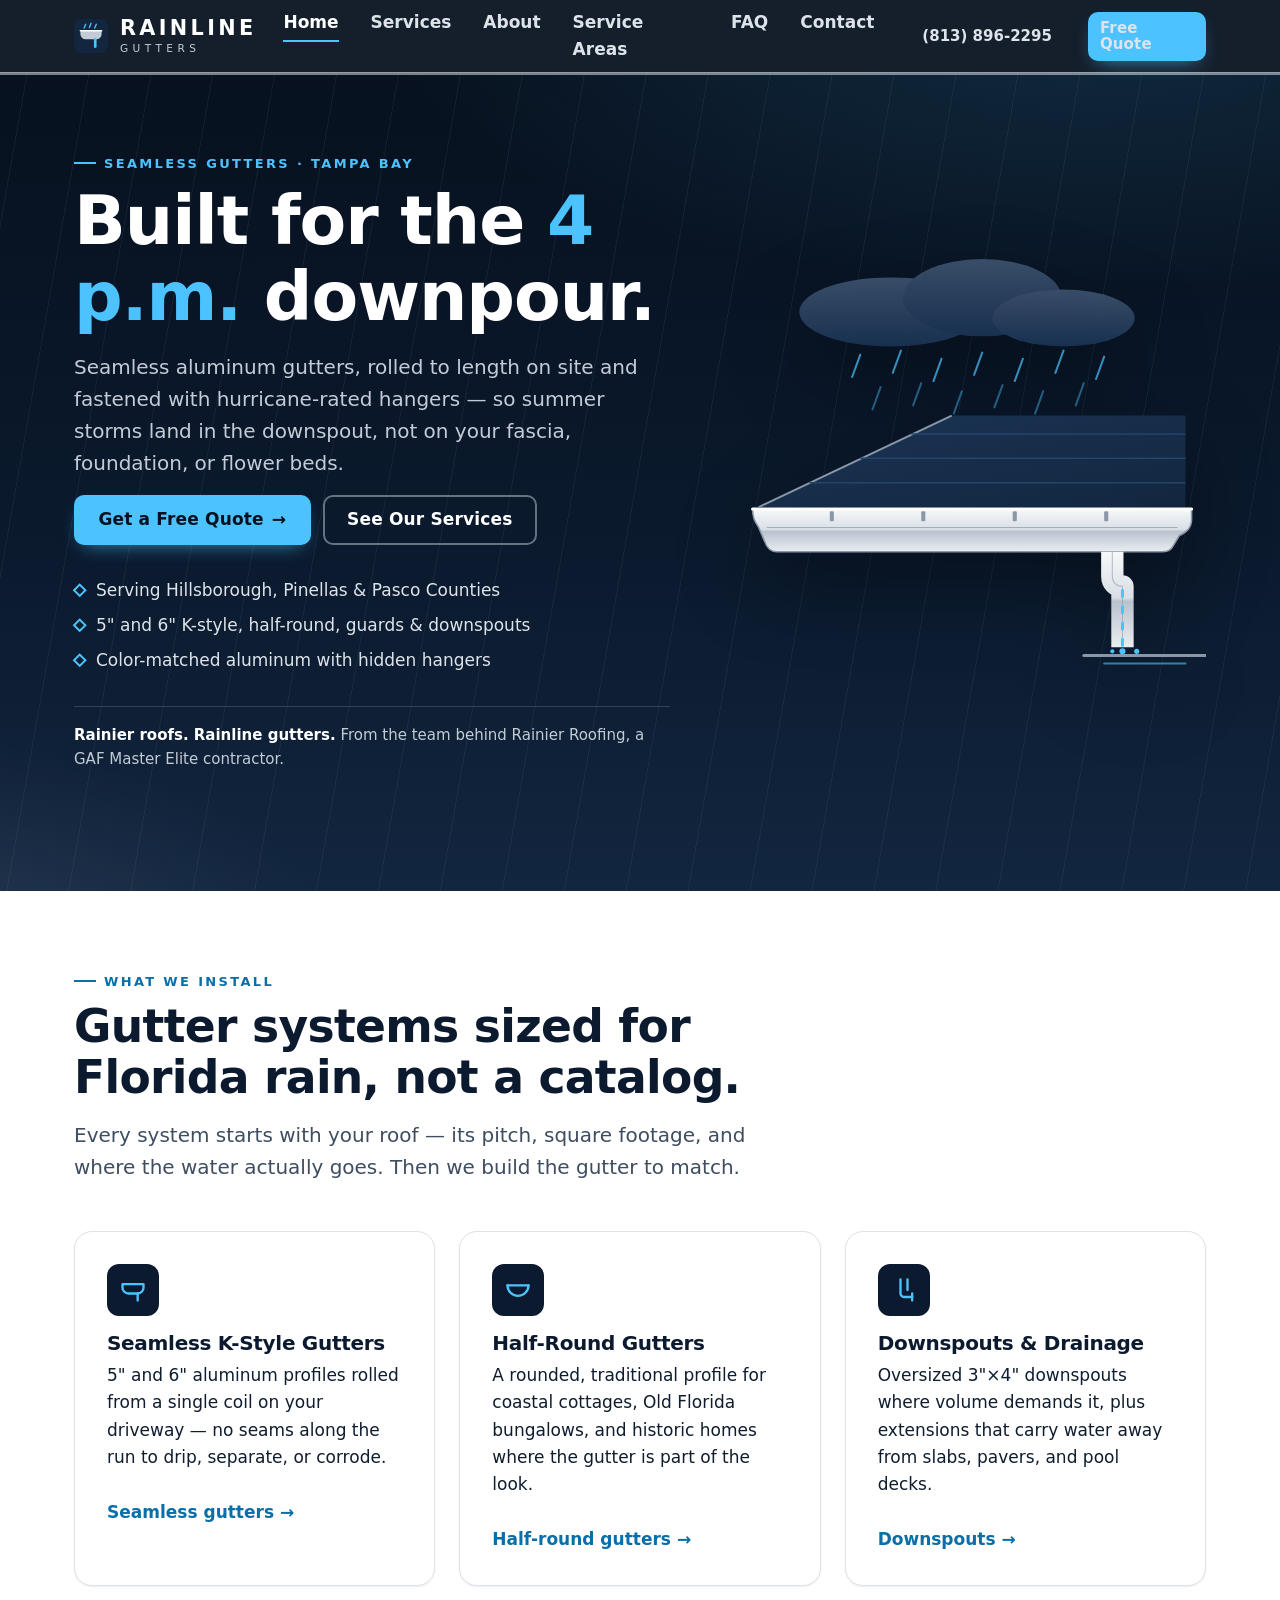
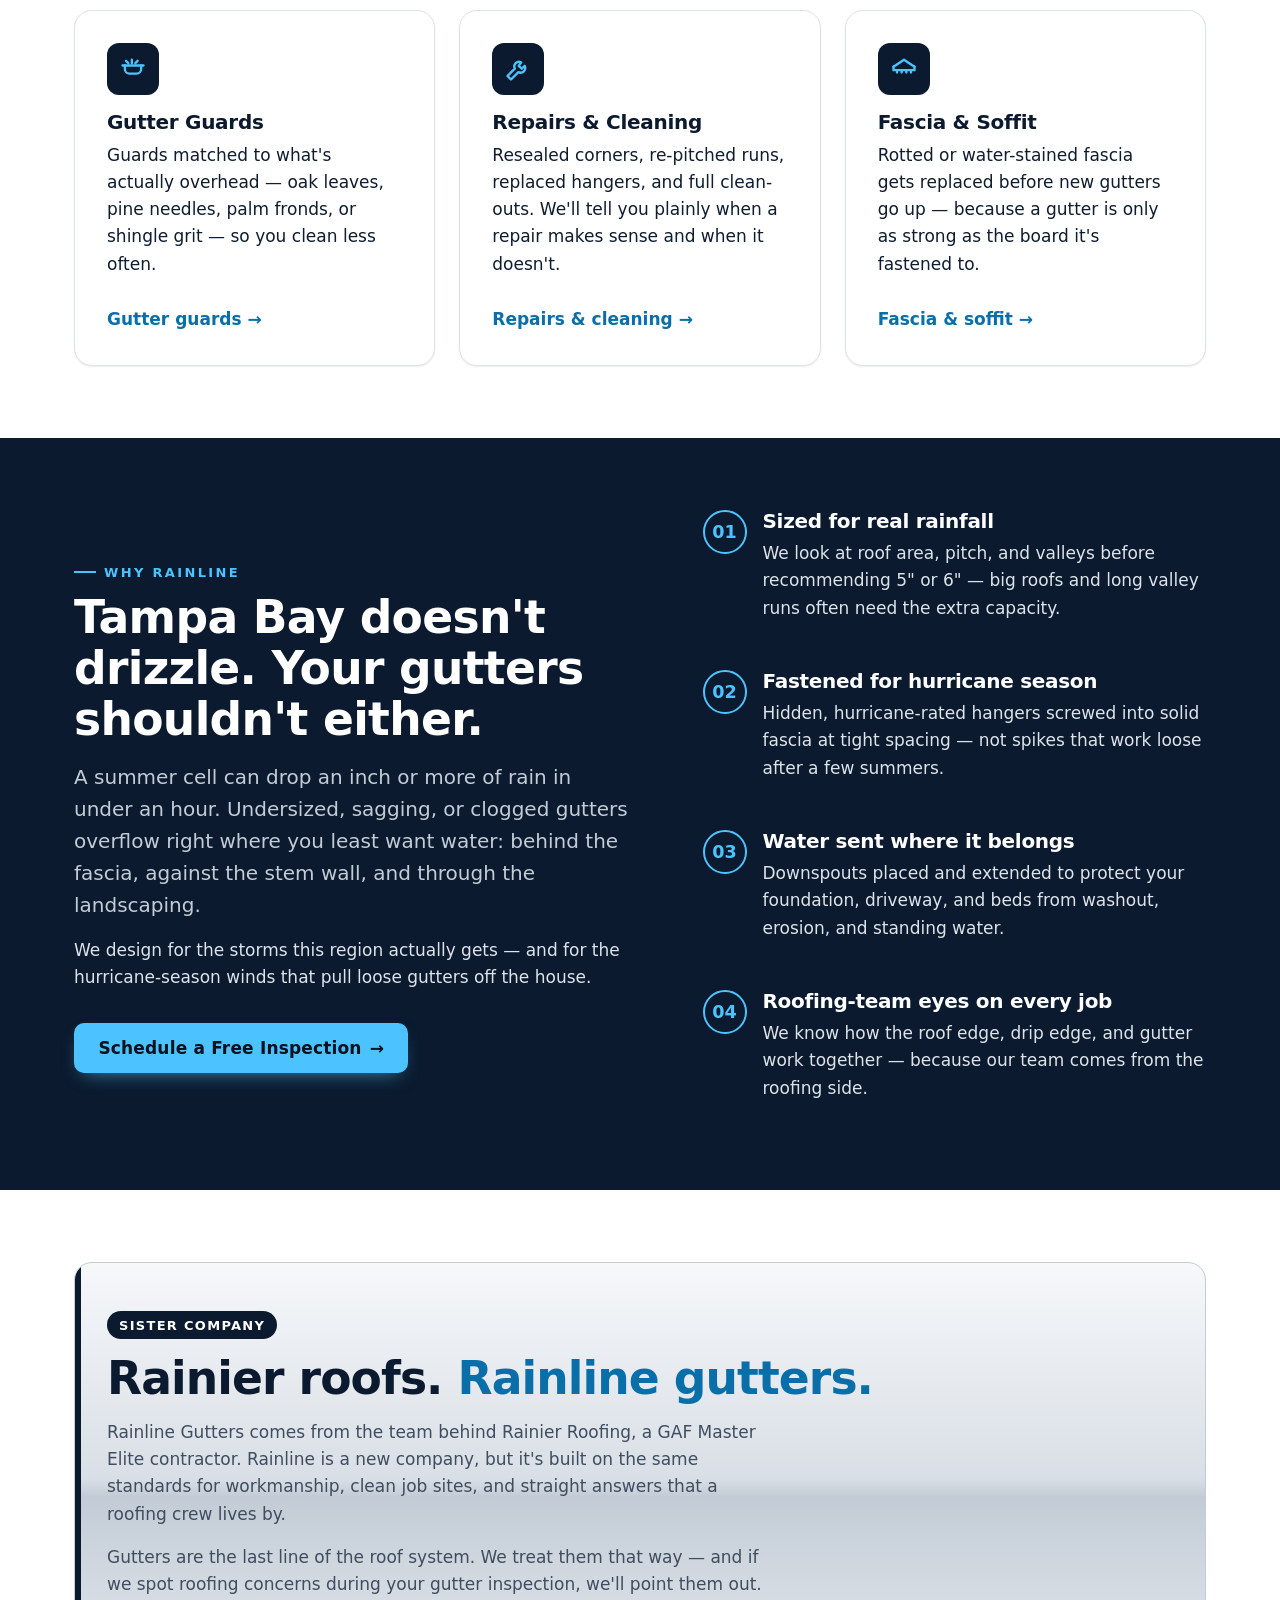
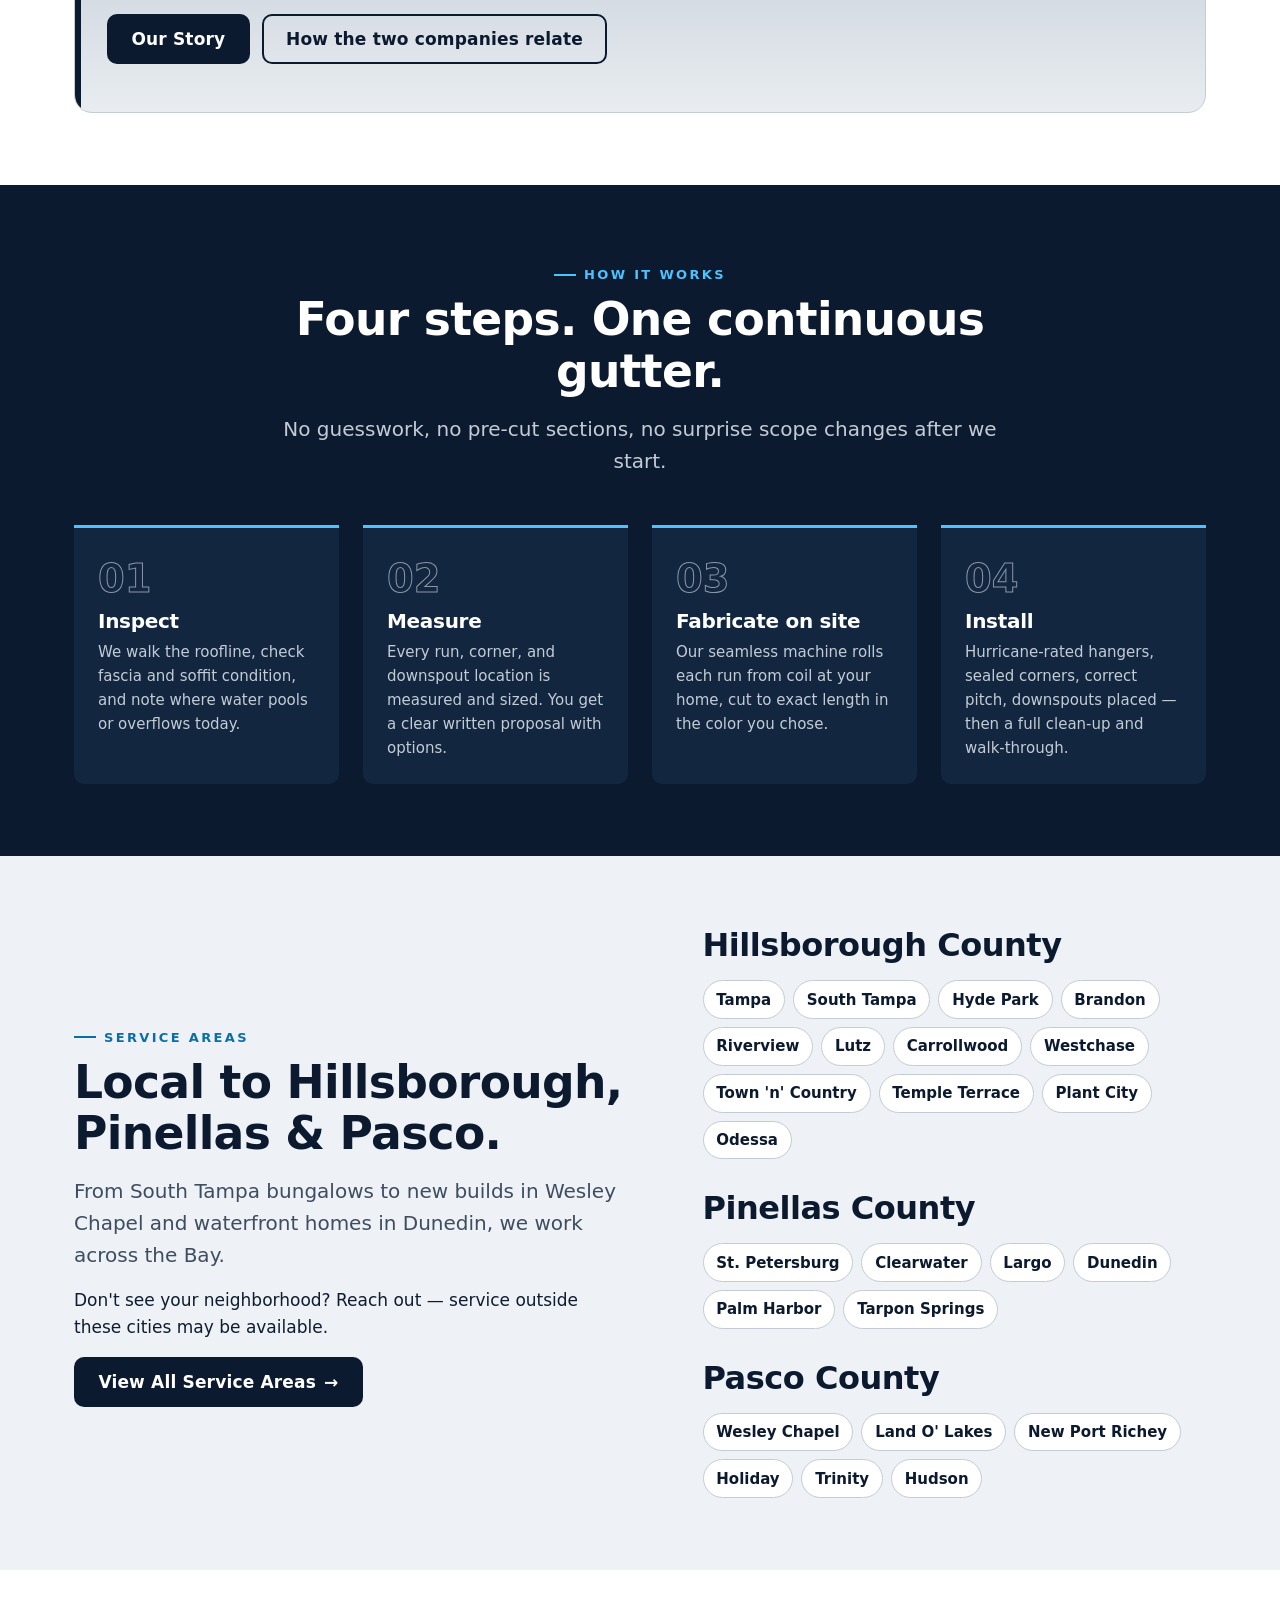
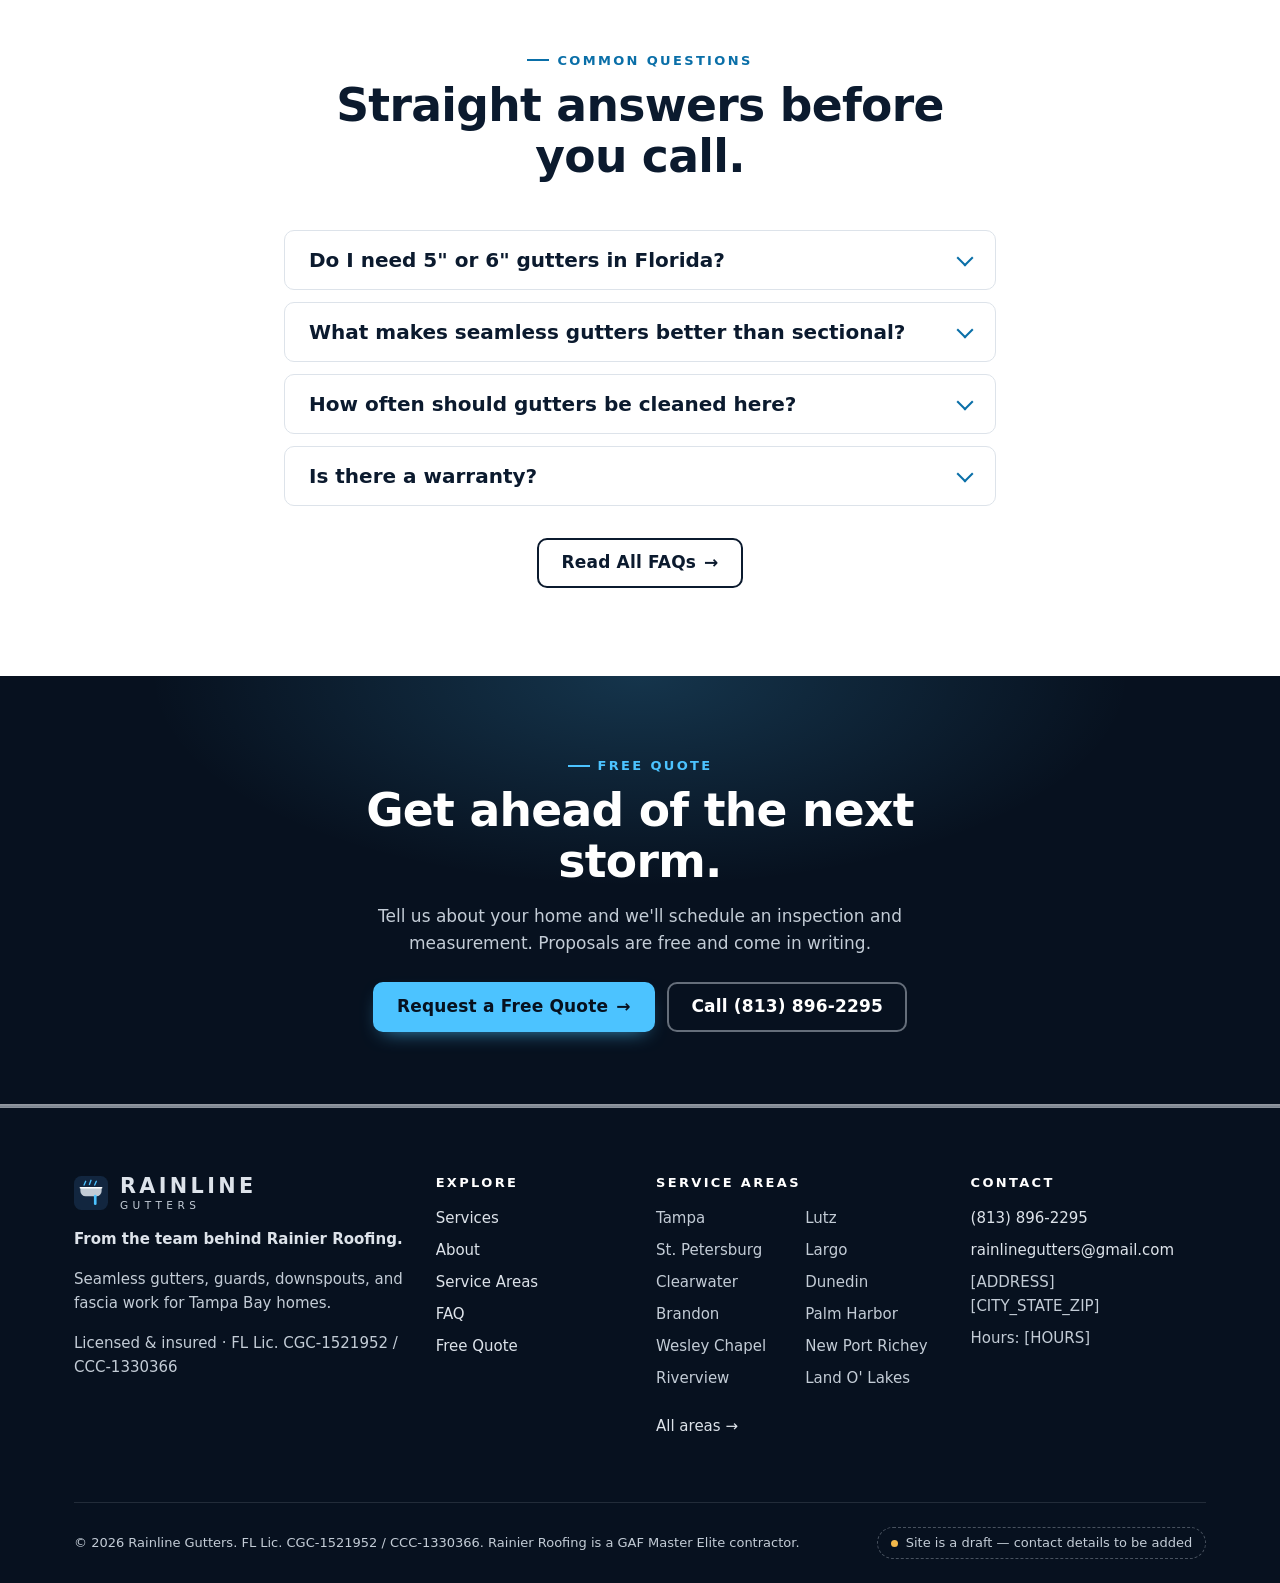
==== commit df1d11e2: "Add license numbers" ====
--- a/index.html
+++ b/index.html
@@ -434,8 +434,7 @@
           </a>
           <p class="footer-tie">From the team behind Rainier Roofing.</p>
           <p>Seamless gutters, guards, downspouts, and fascia work for Tampa Bay homes.</p>
-          <p>Licensed &amp; insured · License #[LICENSE]</p>
-          <!-- TODO: replace [LICENSE] with the actual Florida license number(s). -->
+          <p>Licensed &amp; insured · FL Lic. CGC-1521952 / CCC-1330366</p>
         </div>
 
         <div>
@@ -471,7 +470,7 @@
       </div>
 
       <div class="footer-bottom">
-        <p class="mb-0">&copy; <span id="year">2025</span> Rainline Gutters. License #[LICENSE]. Rainier Roofing is a GAF Master Elite contractor.</p>
+        <p class="mb-0">&copy; <span id="year">2025</span> Rainline Gutters. FL Lic. CGC-1521952 / CCC-1330366. Rainier Roofing is a GAF Master Elite contractor.</p>
         <p class="draft-note mb-0">Site is a draft — contact details to be added</p>
       </div>
     </div>
